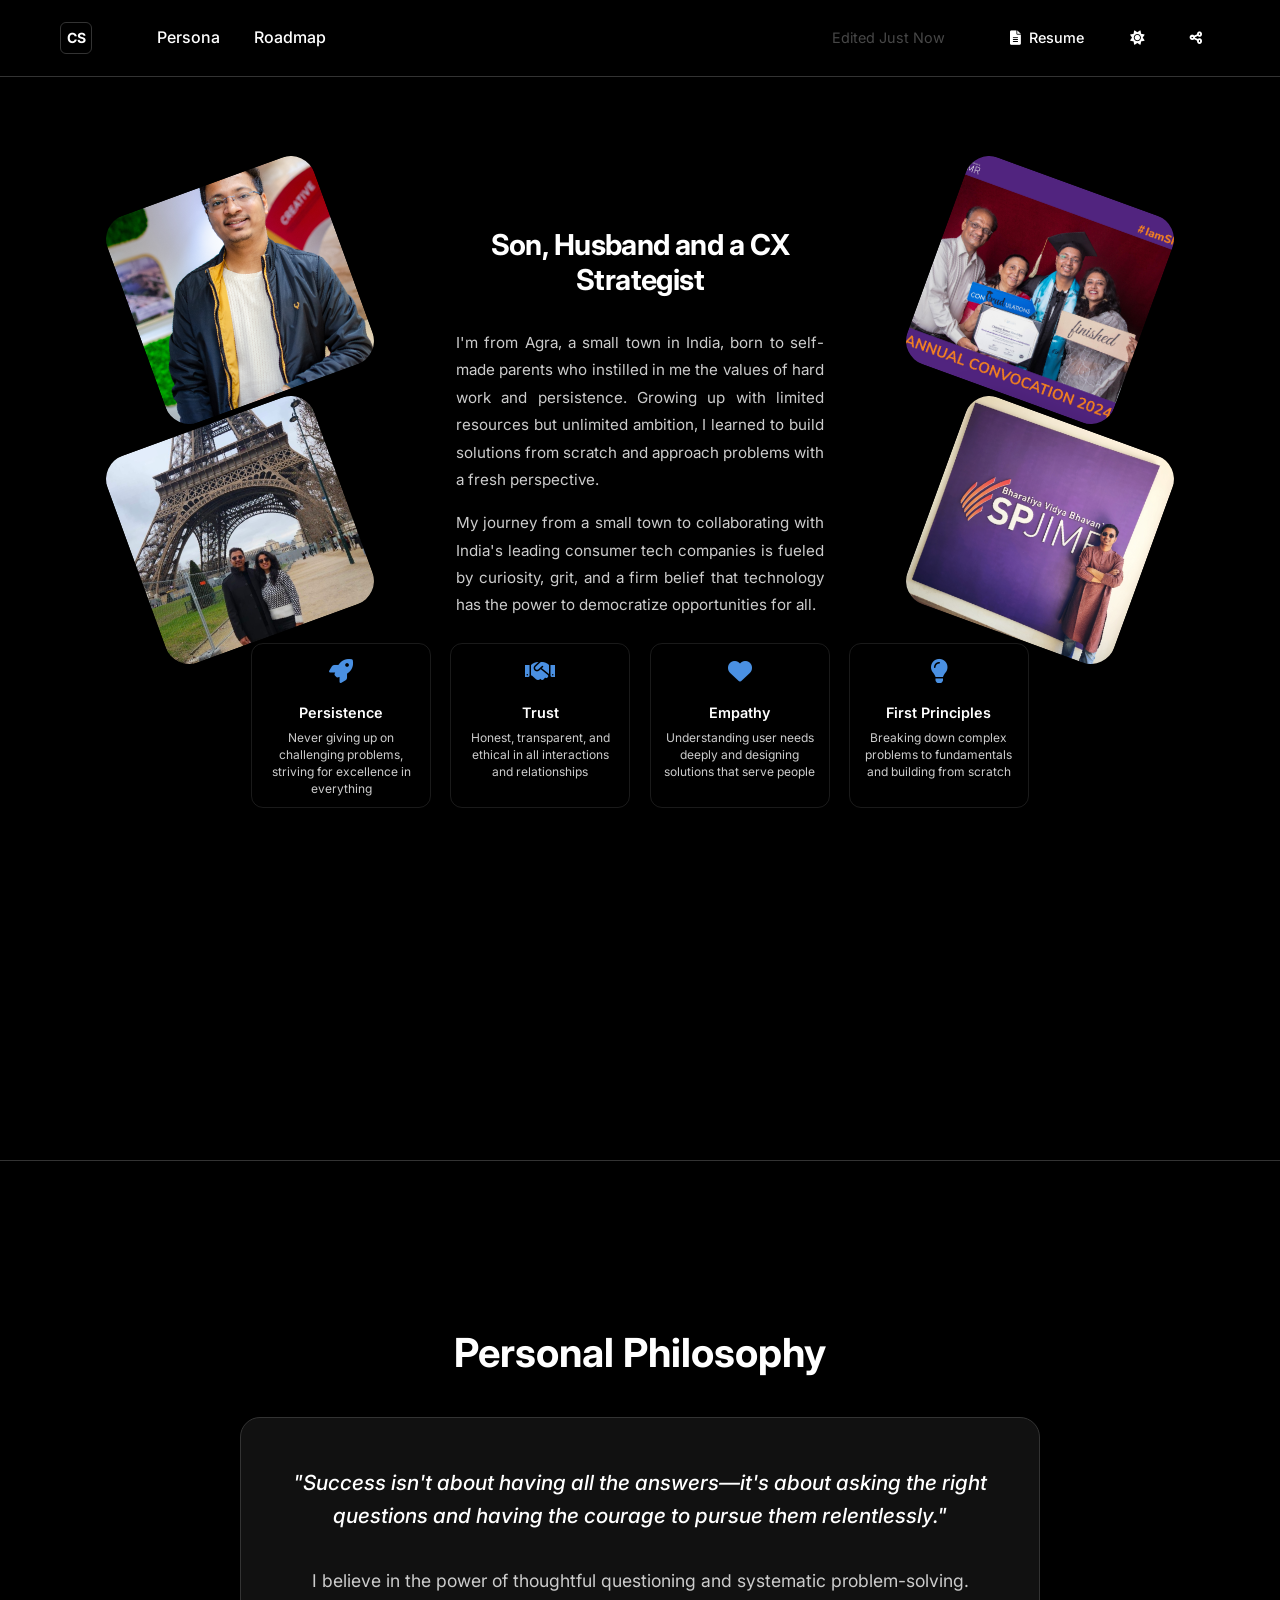
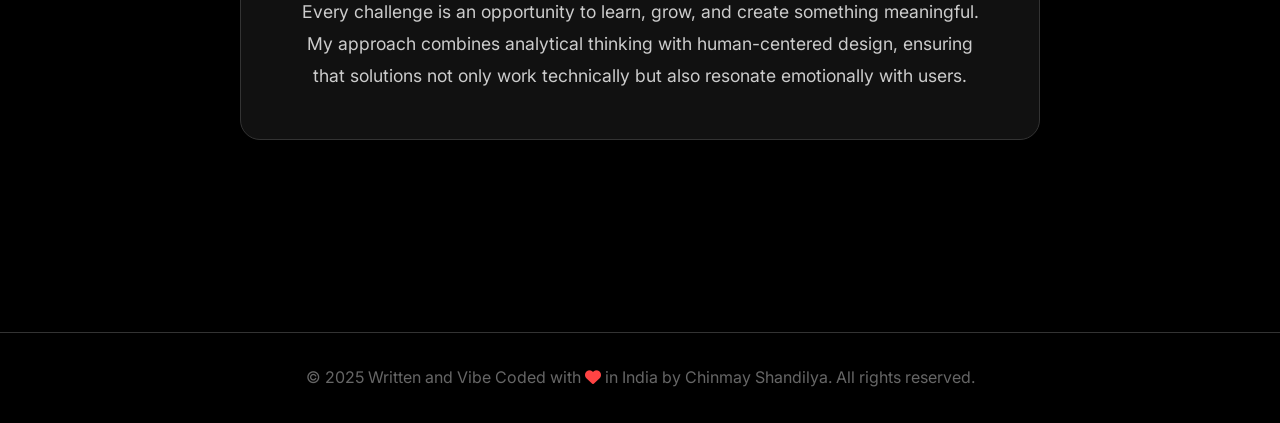
==== persona.html @ a5bec6a6 "Initial commit: portfolio site source (pschinmayshandilya.netlify.app) Snapshot of local files befor" ====
<!DOCTYPE html>
<html lang="en">
<head>
    <meta charset="UTF-8">
    <meta name="viewport" content="width=device-width, initial-scale=1.0">
    <title>Persona - Chinmay Shandilya</title>
    <link rel="stylesheet" href="styles.css">
    <link href="https://fonts.googleapis.com/css2?family=Inter:wght@300;400;500;600;700&display=swap" rel="stylesheet">
    <link rel="stylesheet" href="https://cdnjs.cloudflare.com/ajax/libs/font-awesome/6.0.0/css/all.min.css">
</head>
<body>
    <!-- Navigation -->
    <nav class="navbar">
        <div class="nav-container">
            <div class="nav-left">
                <div class="nav-logo">
                    <a href="index.html">CS</a>
                </div>
                <ul class="nav-menu">
                    <li class="nav-item">
                        <a href="persona.html" class="nav-link">Persona</a>
                    </li>
                    <li class="nav-item">
                        <a href="road-map.html" class="nav-link">Roadmap</a>
                    </li>
                </ul>
            </div>
            <div class="nav-right">
                <span class="edited-time">Edited Just Now</span>
                <a href="chinmay_resume_2025.pdf" class="nav-link resume-link" download>
                    <i class="fas fa-file-alt"></i>
                    Resume
                </a>
                <div class="theme-toggle">
                    <button class="theme-btn" id="themeToggle">
                        <i class="fas fa-sun" id="lightIcon"></i>
                        <i class="fas fa-moon" id="darkIcon"></i>
                    </button>
                </div>
                <div class="share-container">
                    <button class="share-btn" id="shareBtn">
                        <i class="fas fa-share-alt"></i>
                    </button>
                    <div class="share-dropdown" id="shareDropdown">
                        <a href="#" class="share-option" id="emailShare">
                            <i class="fas fa-envelope"></i>
                            Share via Email
                        </a>
                        <a href="#" class="share-option" id="whatsappShare">
                            <i class="fab fa-whatsapp"></i>
                            Share via WhatsApp
                        </a>
                        <a href="#" class="share-option" id="copyLink">
                            <i class="fas fa-link"></i>
                            Copy Link
                        </a>
                        </div>
                </div>
            </div>
            <div class="hamburger">
                <span class="bar"></span>
                <span class="bar"></span>
                <span class="bar"></span>
            </div>
        </div>
    </nav>

    <!-- Persona Hero Section -->
    <section class="hero persona-hero">
        <div class="hero-container">
            <!-- Left Side Images -->
            <div class="hero-images-left">
                <div class="hero-image">
                    <img src="DSC_3617.jpg" alt="Chinmay Shandilya - Professional Portrait" class="hero-img">
                </div>
                <div class="hero-image">
                    <img src="IMG-20240202-WA0004.jpg" alt="Chinmay Shandilya - Personal Moment" class="hero-img">
                </div>
            </div>
            
            <!-- Center Content -->
            <div class="hero-content">
                <h2 class="hero-title">Son, Husband and a CX Strategist</h2>
                
                <!-- Background and Origins moved to landing page -->
                <div class="hero-background">
                    <p>
                        I'm from Agra, a small town in India, born to self-made parents who instilled in me the values of hard work and persistence. Growing up with limited resources but unlimited ambition, I learned to build solutions from scratch and approach problems with a fresh perspective.
                    </p>
                    <p>
                        My journey from a small town to collaborating with India's leading consumer tech companies is fueled by curiosity, grit, and a firm belief that technology has the power to democratize opportunities for all.
                    </p>
                </div>

                <!-- Core Values at bottom of landing page -->
                <div class="hero-values">
                    <div class="values-grid">
                        <div class="value-item">
                            <div class="value-icon">
                                <i class="fas fa-rocket"></i>
                            </div>
                            <h4>Persistence</h4>
                            <p>Never giving up on challenging problems, striving for excellence in everything</p>
                        </div>
                        <div class="value-item">
                            <div class="value-icon">
                                <i class="fas fa-handshake"></i>
                            </div>
                            <h4>Trust</h4>
                            <p>Honest, transparent, and ethical in all interactions and relationships</p>
                        </div>
                        <div class="value-item">
                            <div class="value-icon">
                                <i class="fas fa-heart"></i>
                            </div>
                            <h4>Empathy</h4>
                            <p>Understanding user needs deeply and designing solutions that serve people</p>
                        </div>
                        <div class="value-item">
                            <div class="value-icon">
                                <i class="fas fa-lightbulb"></i>
                            </div>
                            <h4>First Principles</h4>
                            <p>Breaking down complex problems to fundamentals and building from scratch</p>
                        </div>
                    </div>
                </div>
            </div>
            
            <!-- Right Side Images -->
            <div class="hero-images-right">
                <div class="hero-image">
                    <img src="IMG-20240527-WA0018.jpg" alt="Chinmay Shandilya - Work Environment" class="hero-img">
                </div>
                <div class="hero-image">
                    <img src="Picsart_23-03-23_20-23-02-556.jpg" alt="Chinmay Shandilya - Creative Process" class="hero-img">
                </div>
            </div>
        </div>
    </section>

    <!-- Persona Content -->
    <section class="persona-page">
        <div class="container">
            <!-- Personal Philosophy Section -->
            <div class="persona-philosophy">
                <h2>Personal Philosophy</h2>
                <div class="philosophy-content">
                    <p class="philosophy-quote">
                        "Success isn't about having all the answers—it's about asking the right questions and having the courage to pursue them relentlessly."
                    </p>
                    <p>
                        I believe in the power of thoughtful questioning and systematic problem-solving. Every challenge is an opportunity to learn, grow, and create something meaningful. My approach combines analytical thinking with human-centered design, ensuring that solutions not only work technically but also resonate emotionally with users.
                    </p>
                </div>
            </div>
        </div>
    </section>

    <!-- Footer -->
    <footer class="footer">
        <div class="container">
            <p>&copy; 2025 Written and Vibe Coded with <i class="fas fa-heart"></i> in India by Chinmay Shandilya. All rights reserved.</p>
        </div>
    </footer>

    <script src="script.js"></script>
</body>
</html>
---- styles.css ----
/* Reset and Base Styles */
* {
    margin: 0;
    padding: 0;
    box-sizing: border-box;
    animation: none !important;
    transition: none !important;
    transform: none !important;
    will-change: auto !important;
}

html {
    scroll-behavior: auto;
    animation: none !important;
    transition: none !important;
    transform: none !important;
}

body {
    font-family: 'Inter', sans-serif;
    line-height: 1.6;
    color: #ffffff;
    background-color: #000000;
    scroll-behavior: auto;
    animation: none !important;
    transition: none !important;
    transform: none !important;
}

/* Ensure no animations on any persona elements */
.persona-page *,
.persona-hero * {
    animation: none !important;
    transition: none !important;
    transform: none !important;
    will-change: auto !important;
}

.container {
    max-width: 1200px;
    margin: 0 auto;
    padding: 0 20px;
}

/* Navigation */
.navbar {
    position: fixed;
    top: 0;
    width: 100%;
    background: rgba(0, 0, 0, 0.95);
    backdrop-filter: blur(10px);
    z-index: 1000;
    padding: 1rem 0;
    transition: all 0.3s ease;
    border-bottom: 1px solid #333;
}

.nav-container {
    max-width: 1200px;
    margin: 0 auto;
    padding: 0 20px;
    display: flex;
    justify-content: space-between;
    align-items: center;
}

.nav-left {
    display: flex;
    align-items: center;
    gap: 3rem;
}

.nav-right {
    display: flex;
    align-items: center;
    gap: 1rem;
}

/* Navigation Logo - Notion Style */
.nav-logo a {
    display: flex;
    align-items: center;
    justify-content: center;
    width: 32px;
    height: 32px;
    background: #000000;
    color: #ffffff;
    text-decoration: none;
    border-radius: 6px;
    font-weight: 700;
    font-size: 14px;
    font-family: 'Inter', sans-serif;
    transition: all 0.2s ease;
    border: 1px solid #333;
}

.nav-logo a:hover {
    background: #ffffff;
    color: #000000;
    border-color: #000000;
    transform: scale(1.05);
}

/* Ensure nav menu container doesn't cause movement */
.nav-menu {
    display: flex !important;
    align-items: center !important;
    gap: 0 !important;
    margin: 0 !important;
    padding: 0 !important;
    list-style: none !important;
    position: relative !important;
}

.nav-menu li {
    margin: 0 !important;
    padding: 0 !important;
    position: relative !important;
    display: inline-block !important;
}

/* Navigation links - exact same hover animation as resume/share buttons */
.nav-menu .nav-link {
    color: #ffffff !important;
    text-decoration: none !important;
    font-weight: 500 !important;
    transition: all 0.2s ease !important;
    animation: none !important;
    position: relative !important;
    display: inline-block !important;
    padding: 0.5rem 1rem !important;
    margin: 0 !important;
    transform: none !important;
    border-radius: 6px !important;
    background: transparent !important;
    border: 1px solid transparent !important;
}

.nav-menu .nav-link:hover {
    color: #4A90E2 !important;
    background: rgba(255, 255, 255, 0.1) !important;
    transform: none !important;
    border-radius: 6px !important;
    padding: 0.5rem 1rem !important;
    margin: 0 !important;
    text-shadow: none !important;
    font-weight: inherit !important;
    position: relative !important;
    display: inline-block !important;
    border-color: #4A90E2 !important;
    text-decoration: none !important;
}

.nav-menu .nav-link:hover::after {
    width: 0 !important;
}

/* Light theme nav links - exact same hover animation */
body.light-theme .nav-menu .nav-link {
    color: #000000 !important;
    background: transparent !important;
    border: 1px solid transparent !important;
    transition: all 0.2s ease !important;
    animation: none !important;
}

body.light-theme .nav-menu .nav-link:hover {
    color: #4A90E2 !important;
    background: rgba(0, 0, 0, 0.1) !important;
    transform: none !important;
    border-radius: 6px !important;
    padding: 0.5rem 1rem !important;
    margin: 0 !important;
    text-shadow: none !important;
    font-weight: inherit !important;
    transition: all 0.2s ease !important;
    animation: none !important;
    box-shadow: none !important;
    position: relative !important;
    display: inline-block !important;
    border-color: #4A90E2 !important;
    text-decoration: none !important;
}

.nav-link.active {
    color: #ffffff !important;
}

.nav-link::after {
    content: '';
    position: absolute;
    width: 0;
    height: 2px;
    bottom: -5px;
    left: 0;
    background-color: #ffffff;
    transition: width 0.3s ease;
}

.nav-link:hover::after,
.nav-link.active::after {
    width: 100%;
}

/* Resume link styles moved to consistent header styling section */

/* Share button styles moved to consistent header styling section */

.share-container {
    position: relative;
    display: inline-block;
}

.share-dropdown {
    position: absolute;
    top: 100%;
    right: 0;
    background: #1a1a1a;
    border: 1px solid #333;
    border-radius: 8px;
    box-shadow: 0 10px 30px rgba(0, 0, 0, 0.3);
    min-width: 200px;
    z-index: 1000;
    opacity: 0;
    visibility: hidden;
    transform: translateY(-10px);
    transition: all 0.2s ease;
    margin-top: 0.5rem;
}

.share-dropdown.show {
    opacity: 1;
    visibility: visible;
    transform: translateY(0);
}

.share-option {
    display: flex;
    align-items: center;
    gap: 0.75rem;
    padding: 0.75rem 1rem;
    color: #ffffff;
    text-decoration: none;
    transition: background-color 0.2s ease;
    border-bottom: 1px solid #333;
    font-family: 'Inter', sans-serif;
    font-size: 0.9rem;
}

.share-option:last-child {
    border-bottom: none;
}

.share-option:hover {
    background: #333;
    color: #4A90E2;
}

.share-option i {
    font-size: 1rem;
    width: 16px;
    text-align: center;
}

/* Responsive adjustments for share dropdown */
@media (max-width: 768px) {
    .share-dropdown {
        right: -50px;
        min-width: 180px;
    }
}

.hamburger {
    display: none;
    flex-direction: column;
    cursor: pointer;
}

.bar {
    width: 25px;
    height: 3px;
    background-color: #ffffff;
    margin: 3px 0;
    transition: 0.3s;
}

/* Hero Section */
.hero {
    min-height: 100vh;
    display: flex;
    align-items: center;
    background: #000000;
    color: white;
    padding-top: 80px;
}

.hero-container {
    max-width: 1200px;
    margin: 0 auto;
    padding: 0 20px;
    text-align: center;
}

.hero-title {
    font-size: 4rem;
    font-weight: 700;
    margin-bottom: 1rem;
    line-height: 1.2;
    color: #ffffff;
}

.highlight {
    color: #ffffff;
    border-bottom: 3px solid #ffffff;
}

.hero-subtitle {
    font-size: 1.5rem;
    font-weight: 500;
    margin-bottom: 1.5rem;
    color: #cccccc;
}

.hero-description {
    font-size: 1.1rem;
    margin-bottom: 2rem;
    color: #999999;
    line-height: 1.7;
    max-width: 600px;
    margin-left: auto;
    margin-right: auto;
}

.hero-buttons {
    display: flex;
    gap: 1rem;
    flex-wrap: wrap;
    justify-content: center;
}

.btn {
    padding: 12px 24px;
    border-radius: 0;
    text-decoration: none;
    font-weight: 600;
    transition: all 0.3s ease;
    display: inline-block;
    border: 2px solid #ffffff;
}

.btn-primary {
    background: #ffffff;
    color: #000000;
}

.btn-primary:hover {
    background: #000000;
    color: #ffffff;
    transform: translateY(-2px);
}

.btn-secondary {
    background: transparent;
    color: #ffffff;
    border: 2px solid #ffffff;
}

.btn-secondary:hover {
    background: #ffffff;
    color: #000000;
    transform: translateY(-2px);
}

/* Section Styles */
section {
    padding: 80px 0;
    border-bottom: 1px solid #333;
}

/* Persona Hero Section - Completely Redesigned with Simple Flexbox */
.persona-hero {
    min-height: 100vh;
    display: flex;
    align-items: flex-start;
    justify-content: center;
    padding-top: 100px;
    margin-top: 80px;
    position: relative;
    overflow: hidden;
    width: 100%;
}

.persona-hero .hero-container {
    display: flex;
    flex-direction: row;
    justify-content: space-between;
    align-items: flex-start;
    width: 100%;
    max-width: 900px;
    margin: 0 auto;
    padding: 0 20px;
    gap: 20px;
}

/* Left Images Container */
.hero-images-left {
    display: flex;
    flex-direction: column;
    gap: 20px;
    align-items: center;
    justify-content: flex-start;
    width: 250px;
    flex-shrink: 0;
}

/* Right Images Container */
.hero-images-right {
    display: flex;
    flex-direction: column;
    gap: 20px;
    align-items: center;
    justify-content: flex-start;
    width: 250px;
    flex-shrink: 0;
}

/* Individual Hero Images */
.hero-image {
    width: 250px;
    height: 250px;
    border-radius: 25px;
    overflow: hidden;
    box-shadow: 0 15px 40px rgba(0, 0, 0, 0.4);
    transition: none;
    position: relative;
    transform-origin: center center;
    flex-shrink: 0;
}

.hero-image:hover {
    transform: none;
    box-shadow: 0 15px 40px rgba(0, 0, 0, 0.4);
    z-index: 1;
}

/* Rotate left images counterclockwise (away from text) */
.hero-images-left .hero-image:nth-child(1) {
    transform: rotate(-20deg) !important;
}

.hero-images-left .hero-image:nth-child(2) {
    transform: rotate(-20deg) !important;
}

/* Rotate right images clockwise (away from text) */
.hero-images-right .hero-image:nth-child(1) {
    transform: rotate(20deg) !important;
}

.hero-images-right .hero-image:nth-child(2) {
    transform: rotate(20deg) !important;
}

.hero-img {
    width: 100%;
    height: 100%;
    object-fit: cover;
    transition: none;
}

.hero-image:hover .hero-img {
    transform: none;
}

/* Center Content */
.persona-hero .hero-content {
    text-align: center;
    z-index: 5;
    background: transparent;
    padding: 3rem 1rem 2rem 1rem;
    border-radius: 0;
    backdrop-filter: none;
    border: none;
    box-shadow: none;
    display: flex;
    flex-direction: column;
    justify-content: flex-start;
    min-height: 100vh;
    position: relative;
    flex: 1;
    max-width: 400px;
}

.persona-hero .hero-title {
    font-size: 1.8rem;
    font-weight: 700;
    color: #ffffff;
    margin-bottom: 2rem;
    font-family: 'Inter', sans-serif;
    line-height: 1.2;
    letter-spacing: -0.02em;
    animation: none !important;
    transition: none !important;
    transform: none !important;
    pointer-events: none;
    will-change: auto !important;
}

/* Force remove any keyframe animations */
.persona-hero .hero-title,
.persona-hero .hero-title * {
    animation: none !important;
    transition: none !important;
    transform: none !important;
    will-change: auto !important;
    opacity: 1 !important;
    visibility: visible !important;
    display: block !important;
}

/* Hero Background Section */
.hero-background {
    text-align: left;
    border-top: none;
    padding-top: 0;
    margin-top: 0;
    display: flex;
    flex-direction: column;
    gap: 1rem;
    margin-bottom: 1rem;
}

.hero-background h3 {
    font-size: 1.8rem;
    font-weight: 600;
    color: #ffffff;
    margin-bottom: 1.5rem;
    font-family: 'Inter', sans-serif;
    letter-spacing: -0.01em;
}

.hero-background p {
    font-size: 0.95rem;
    color: #cccccc;
    line-height: 1.8;
    margin-bottom: 0;
    font-family: 'Inter', sans-serif;
    text-align: justify;
    writing-mode: horizontal-tb;
    transform: none;
    max-height: none;
}

.hero-background p:last-child {
    margin-bottom: 0;
}

/* Hero Values Section */
.hero-values {
    margin-top: 0.5rem;
    text-align: center;
    padding-top: 0;
    position: relative;
    z-index: 10;
    width: 100%;
    max-width: 1000px;
    margin-left: auto;
    margin-right: auto;
}

.values-heading {
    font-size: 1.6rem;
    font-weight: 600;
    color: #ffffff;
    margin-bottom: 1rem;
    font-family: 'Inter', sans-serif;
    letter-spacing: -0.01em;
}

.hero-values .values-grid {
    display: flex;
    flex-direction: row;
    gap: 0.8rem;
    justify-content: center;
    align-items: stretch;
    flex-wrap: nowrap;
    width: 100%;
}

.hero-values .value-item {
    background: transparent;
    border: 1px solid rgba(255, 255, 255, 0.1);
    padding: 0.6rem;
    border-radius: 12px;
    transition: all 0.3s ease;
    position: relative;
    overflow: hidden;
    flex: 1;
    min-width: 220px;
    max-width: 280px;
    text-align: center;
}

.hero-values .value-item:hover {
    border-color: #4A90E2;
    background: rgba(74, 144, 226, 0.05);
}

.hero-values .value-icon {
    font-size: 1.5rem;
    color: #4A90E2;
    margin-bottom: 0.75rem;
}

.hero-values .value-item h4 {
    font-size: 0.9rem;
    font-weight: 600;
    color: #ffffff;
    margin-bottom: 0.5rem;
    font-family: 'Inter', sans-serif;
    line-height: 1.3;
}

.hero-values .value-item p {
    color: #cccccc;
    line-height: 1.4;
    font-size: 0.75rem;
    font-family: 'Inter', sans-serif;
    word-wrap: break-word;
    hyphens: auto;
}

/* Remove footer values section */
.values-footer {
    display: none;
}

/* Responsive Design for Persona Hero */
@media (max-width: 1400px) {
    .persona-hero .hero-container {
        grid-template-columns: 260px 1fr 260px;
        gap: 1.5rem;
        max-width: 1100px;
    }
    
    .hero-image {
        width: 220px;
        height: 220px;
    }
    
    .hero-images-left,
    .hero-images-right {
        width: 260px;
    }
    
    .hero-values .value-item {
        min-width: 180px;
        max-width: 220px;
    }
    
    .hero-values .values-grid {
        gap: 1.2rem;
    }
}

@media (max-width: 1200px) {
    .persona-hero .hero-container {
        grid-template-columns: 160px 1fr 160px;
        gap: 1rem;
        max-width: 700px;
    }
    
    .hero-image {
        width: 140px;
        height: 140px;
    }
    
    .hero-images-left,
    .hero-images-right {
        width: 160px;
    }
    
    .persona-hero .hero-title {
        font-size: 1.6rem;
    }
    
    .hero-values {
        margin-top: 5rem;
    }
    
    .hero-values .value-item {
        min-width: 160px;
        max-width: 200px;
    }
    
    .hero-values .values-grid {
        gap: 1rem;
    }
}

@media (max-width: 900px) {
    .persona-hero .hero-container {
        flex-direction: column;
        gap: 2rem;
        text-align: center;
        max-width: 700px;
    }
    
    .hero-images-left,
    .hero-images-right {
        flex-direction: row;
        justify-content: center;
        gap: 1.5rem;
        width: 100%;
        max-width: 700px;
    }
    
    .hero-images-left .hero-image:nth-child(1),
    .hero-images-left .hero-image:nth-child(2),
    .hero-images-right .hero-image:nth-child(1),
    .hero-images-right .hero-image:nth-child(2) {
        transform: none;
    }
    
    .hero-image {
        width: 250px;
        height: 250px;
    }
    
    .persona-hero .hero-content {
        order: -1;
        padding: 2rem 1rem;
        min-height: auto;
        max-width: 100%;
    }
    
    .persona-hero .hero-title {
        font-size: 1.5rem;
        animation: none !important;
        transition: none !important;
        transform: none !important;
        will-change: auto !important;
        opacity: 1 !important;
        visibility: visible !important;
        display: block !important;
    }
    
    .hero-background h3 {
        font-size: 1.6rem;
        text-align: center;
    }
    
    .hero-background p {
        text-align: center;
    }
    
    .hero-background {
        margin-bottom: 3rem;
    }
    
    .hero-values {
        margin-top: 4rem;
        padding: 0 1rem;
    }
    
    .hero-values .values-grid {
        flex-direction: column;
        gap: 1.5rem;
        align-items: center;
    }
    
    .hero-values .value-item {
        min-width: 100%;
        max-width: 100%;
    }
}

@media (max-width: 600px) {
    .persona-hero .hero-container {
        padding: 0 10px;
    }
    
    .hero-image {
        width: 220px;
        height: 220px;
    }
    
    .persona-hero .hero-content {
        padding: 1.5rem 1rem;
    }
    
    .persona-hero .hero-title {
        font-size: 1.4rem;
        animation: none !important;
        transition: none !important;
        transform: none !important;
        will-change: auto !important;
        opacity: 1 !important;
        visibility: visible !important;
        display: block !important;
    }
    
    .hero-background h3 {
        font-size: 1.4rem;
    }
    
    .hero-background p {
        font-size: 1rem;
    }
    
    .hero-background {
        margin-bottom: 2rem;
    }
    
    .hero-values {
        margin-top: 3rem;
        padding: 0 0.5rem;
    }
    
    .hero-values .value-item {
        padding: 1rem;
        min-width: 100%;
        max-width: 100%;
    }
    
    .hero-values .value-item h4 {
        font-size: 0.85rem;
    }
    
    .hero-values .value-item p {
        font-size: 0.7rem;
    }
}

/* Persona Page Styles - Redesigned with Integrated Images */
.persona-page {
    padding: 4rem 0;
    background: #000000;
    margin-top: 2rem;
    border-top: none;
    border-bottom: none;
    margin-bottom: 4rem;
}

.persona-image-section {
    margin: 3rem 0;
    text-align: center;
}

.persona-image {
    max-width: 600px;
    margin: 0 auto;
    border-radius: 20px;
    overflow: hidden;
    box-shadow: 0 20px 40px rgba(0, 0, 0, 0.3);
    transition: transform 0.3s ease, box-shadow 0.3s ease;
}

.persona-image:hover {
    transform: translateY(-10px);
    box-shadow: 0 30px 60px rgba(0, 0, 0, 0.4);
}

.persona-img {
    width: 100%;
    height: auto;
    display: block;
    object-fit: cover;
}

.persona-intro {
    margin: 4rem 0;
    text-align: center;
    max-width: 800px;
    margin-left: auto;
    margin-right: auto;
}

.persona-intro h2 {
    font-size: 2.5rem;
    font-weight: 700;
    color: #ffffff;
    margin-bottom: 2rem;
    font-family: 'Inter', sans-serif;
}

.persona-intro p {
    font-size: 1.1rem;
    color: #cccccc;
    line-height: 1.8;
    margin-bottom: 1.5rem;
    font-family: 'Inter', sans-serif;
}

.persona-values {
    margin: 4rem 0;
    text-align: center;
}

.persona-values h2 {
    font-size: 2.5rem;
    font-weight: 700;
    color: #ffffff;
    margin-bottom: 3rem;
    font-family: 'Inter', sans-serif;
}

.values-grid {
    display: grid;
    grid-template-columns: repeat(auto-fit, minmax(250px, 1fr));
    gap: 2rem;
    max-width: 1000px;
    margin: 0 auto;
}

.value-item {
    background: #111111;
    border: 1px solid #333;
    padding: 2rem;
    border-radius: 15px;
    transition: all 0.3s ease;
    position: relative;
    overflow: hidden;
}

.value-item::before {
    content: '';
    position: absolute;
    top: 0;
    left: 0;
    right: 0;
    height: 3px;
    background: linear-gradient(90deg, #4A90E2, #50C878, #9B59B6);
    transform: scaleX(0);
    transition: transform 0.3s ease;
}

.value-item:hover::before {
    transform: scaleX(1);
}

.value-item:hover {
    transform: translateY(-5px);
    border-color: #4A90E2;
    box-shadow: 0 10px 30px rgba(74, 144, 226, 0.2);
}

.value-icon {
    font-size: 2.5rem;
    color: #4A90E2;
    margin-bottom: 1.5rem;
}

.value-item h3 {
    font-size: 1.3rem;
    font-weight: 600;
    color: #ffffff;
    margin-bottom: 1rem;
    font-family: 'Inter', sans-serif;
}

.value-item p {
    color: #cccccc;
    line-height: 1.6;
    font-family: 'Inter', sans-serif;
}

.persona-approach {
    margin: 4rem 0;
    text-align: center;
}

.persona-approach h2 {
    font-size: 2.5rem;
    font-weight: 700;
    color: #ffffff;
    margin-bottom: 3rem;
    font-family: 'Inter', sans-serif;
}

.approach-content {
    display: grid;
    grid-template-columns: repeat(auto-fit, minmax(250px, 1fr));
    gap: 2rem;
    max-width: 1000px;
    margin: 0 auto;
}

.approach-step {
    background: #111111;
    border: 1px solid #333;
    padding: 2rem;
    border-radius: 15px;
    transition: all 0.3s ease;
    position: relative;
}

.approach-step:hover {
    transform: translateY(-5px);
    border-color: #4A90E2;
    box-shadow: 0 10px 30px rgba(74, 144, 226, 0.2);
}

.step-number {
    position: absolute;
    top: -15px;
    left: 20px;
    background: #4A90E2;
    color: #ffffff;
    width: 40px;
    height: 40px;
    border-radius: 50%;
    display: flex;
    align-items: center;
    justify-content: center;
    font-weight: 700;
    font-size: 1.1rem;
    font-family: 'Inter', sans-serif;
}

.step-content {
    margin-top: 1rem;
}

.step-content h3 {
    font-size: 1.3rem;
    font-weight: 600;
    color: #ffffff;
    margin-bottom: 1rem;
    font-family: 'Inter', sans-serif;
}

.step-content p {
    color: #cccccc;
    line-height: 1.6;
    font-family: 'Inter', sans-serif;
}

/* Personal Philosophy Section */
.persona-philosophy {
    margin: 4rem 0;
    text-align: center;
    max-width: 800px;
    margin-left: auto;
    margin-right: auto;
    animation: none !important;
    transition: none !important;
    transform: none !important;
    will-change: auto;
}

.persona-philosophy h2 {
    font-size: 2.5rem;
    font-weight: 700;
    color: #ffffff;
    margin-bottom: 2rem;
    font-family: 'Inter', sans-serif;
    animation: none !important;
    transition: none !important;
    transform: none !important;
    will-change: auto;
}

.philosophy-content {
    background: #111111;
    border: 1px solid #333;
    padding: 3rem;
    border-radius: 20px;
    position: relative;
    animation: none !important;
    transition: none !important;
    transform: none !important;
    will-change: auto;
}

/* Removed the decorative quotation mark */

.philosophy-quote {
    font-size: 1.3rem;
    color: #ffffff;
    font-style: italic;
    margin-bottom: 2rem;
    font-family: 'Inter', sans-serif;
    font-weight: 500;
    line-height: 1.6;
    animation: none !important;
    transition: none !important;
    transform: none !important;
    will-change: auto;
}

.philosophy-content p:last-child {
    color: #cccccc;
    line-height: 1.8;
    font-size: 1.1rem;
    font-family: 'Inter', sans-serif;
    animation: none !important;
    transition: none !important;
    transform: none !important;
    will-change: auto;
}

/* Responsive Design for Persona */
@media (max-width: 768px) {
    .persona-page {
        padding: 2rem 0;
    }
    
    .persona-image-section {
        margin: 2rem 0;
    }
    
    .persona-image {
        max-width: 100%;
        border-radius: 15px;
    }
    
    .persona-intro h2,
    .persona-values h2,
    .persona-approach h2,
    .persona-philosophy h2 {
        font-size: 2rem;
    }
    
    .values-grid,
    .approach-content {
        grid-template-columns: 1fr;
        gap: 1.5rem;
    }
    
    .value-item,
    .approach-step {
        padding: 1.5rem;
    }
    
    .philosophy-content {
        padding: 2rem;
    }
    
    .philosophy-quote {
        font-size: 1.1rem;
    }
}

/* Solution Space Page Styles */
.solution-page {
    background: #111111;
    padding: 80px 0;
}

.solution-intro {
    text-align: center;
    margin-bottom: 4rem;
}

.solution-intro h2 {
    font-size: 2.5rem;
    font-weight: 700;
    margin-bottom: 1.5rem;
    color: #ffffff;
}

.solution-intro p {
    font-size: 1.1rem;
    color: #cccccc;
    line-height: 1.8;
    max-width: 800px;
    margin: 0 auto;
}

.solution-areas {
    display: grid;
    grid-template-columns: repeat(auto-fit, minmax(400px, 1fr));
    gap: 2rem;
    margin-bottom: 4rem;
}

.solution-area {
    background: #000000;
    padding: 2rem;
    border: 1px solid #333;
    transition: all 0.3s ease;
}

.solution-area:hover {
    border-color: #ffffff;
    transform: translateY(-5px);
}

.area-header {
    display: flex;
    align-items: center;
    gap: 1rem;
    margin-bottom: 1.5rem;
}

.area-icon {
    font-size: 2rem;
    color: #ffffff;
}

.area-header h3 {
    font-size: 1.25rem;
    font-weight: 600;
    color: #ffffff;
}

.solution-area p {
    color: #cccccc;
    margin-bottom: 1.5rem;
    line-height: 1.6;
}

.area-services h4 {
    font-size: 1rem;
    font-weight: 600;
    color: #ffffff;
    margin-bottom: 1rem;
}

.area-services ul {
    list-style: none;
    padding: 0;
    margin-bottom: 1.5rem;
}

.area-services li {
    color: #cccccc;
    margin-bottom: 0.5rem;
    padding-left: 1rem;
    position: relative;
    line-height: 1.6;
}

.area-services li::before {
    content: '•';
    color: #ffffff;
    position: absolute;
    left: 0;
}

.area-technologies h4 {
    font-size: 1rem;
    font-weight: 600;
    color: #ffffff;
    margin-bottom: 1rem;
}

.tech-tags {
    display: flex;
    flex-wrap: wrap;
    gap: 0.5rem;
}

.tech-tags span {
    background: #333333;
    color: #ffffff;
    padding: 0.25rem 0.75rem;
    border-radius: 0;
    font-size: 0.8rem;
    font-weight: 500;
    border: 1px solid #555;
}

.solution-process {
    margin-bottom: 4rem;
}

.solution-process h2 {
    font-size: 2.5rem;
    font-weight: 700;
    text-align: center;
    margin-bottom: 3rem;
    color: #ffffff;
}

.process-steps {
    display: grid;
    grid-template-columns: repeat(auto-fit, minmax(200px, 1fr));
    gap: 2rem;
}

.process-step {
    background: #000000;
    padding: 2rem;
    border: 1px solid #333;
    text-align: center;
    transition: all 0.3s ease;
}

.process-step:hover {
    border-color: #ffffff;
    transform: translateY(-5px);
}

.step-icon {
    font-size: 2.5rem;
    color: #ffffff;
    margin-bottom: 1rem;
}

.process-step h3 {
    font-size: 1.25rem;
    font-weight: 600;
    margin-bottom: 1rem;
    color: #ffffff;
}

.process-step p {
    color: #cccccc;
    line-height: 1.6;
}

/* Road Map Page Styles */
.roadmap-page {
    background: #000000;
    padding: 80px 0;
    position: relative;
    z-index: 1;
    transform: none !important;
}

/* Office Work Card Styling */
.office-work-card {
    opacity: 0.6 !important;
    filter: grayscale(30%) !important;
    transition: all 0.3s ease !important;
    background: rgba(17, 17, 17, 0.8) !important;
}

.office-work-card:hover {
    opacity: 0.8 !important;
    filter: grayscale(20%) !important;
}

.office-work-header {
    display: flex !important;
    align-items: center !important;
    gap: 8px !important;
    margin-bottom: 8px !important;
    line-height: 1 !important;
}

.office-work-header h3 {
    margin: 0 !important;
    padding: 0 !important;
    line-height: 1 !important;
}

.mmt-icon {
    width: 14px !important;
    height: 14px !important;
    object-fit: contain !important;
    border-radius: 2px !important;
    flex-shrink: 0 !important;
    display: block !important;
}

.lock-icon {
    color: #666 !important;
    font-size: 16px !important;
}

/* Light theme office work card */
body.light-theme .office-work-card {
    background: rgba(255, 255, 255, 0.1) !important;
    border-color: rgba(255, 255, 255, 0.2) !important;
}

/* Light theme drag handle */
body.light-theme .drag-handle {
    color: rgba(0, 0, 0, 0.4) !important;
}

body.light-theme .drag-handle:hover {
    color: rgba(0, 0, 0, 0.7) !important;
}

/* Light theme achievement numbers - make them bolder and more prominent */
body.light-theme .achievement {
    font-weight: 700 !important;
    text-shadow: 0 0 1px rgba(0, 0, 0, 0.1) !important;
}

/* Light theme personal philosophy section */
body.light-theme .persona-philosophy h2 {
    color: #000000 !important;
}

body.light-theme .persona-philosophy p {
    background: #f5f5f5 !important;
    padding: 15px !important;
    border-radius: 6px !important;
    color: #000000 !important;
}

body.light-theme .philosophy-quote {
    color: #2E7D32 !important;
    border-left-color: #2E7D32 !important;
}

/* Ensure roadmap content is visible */
.roadmap-sections-container {
    opacity: 1 !important;
    visibility: visible !important;
}

.roadmap-section {
    opacity: 1 !important;
    visibility: visible !important;
}

.roadmap-item {
    opacity: 1 !important;
    visibility: visible !important;
}

.roadmap-intro {
    text-align: center;
    margin-bottom: 4rem;
}

.roadmap-intro h2 {
    font-size: 2.5rem;
    font-weight: 700;
    margin-bottom: 1.5rem;
    color: #ffffff;
}

.roadmap-intro p {
    font-size: 1.1rem;
    color: #cccccc;
    line-height: 1.8;
    max-width: 800px;
    margin: 0 auto;
}

/* Roadmap Sections Container */
.roadmap-sections-container {
    display: grid;
    grid-template-columns: repeat(3, 1fr);
    gap: 2rem;
    margin-top: 3rem;
}

/* Roadmap Sections */
.roadmap-section {
    margin-bottom: 0;
    padding: 2rem;
    border: 1px solid #333;
    background: #111111;
    border-radius: 20px;
    height: fit-content;
    position: relative;
    overflow: visible;
}

@keyframes pulse {
    0% {
        transform: scale(1);
        opacity: 1;
    }
    50% {
        transform: scale(1.3);
        opacity: 0.8;
    }
    100% {
        transform: scale(1);
        opacity: 1;
    }
}

.roadmap-section .section-title {
    display: flex !important;
    align-items: center !important;
    gap: 0 !important;
    font-size: 1rem !important;
    font-weight: 600 !important;
    margin-bottom: 2rem !important;
    text-align: left !important;
    justify-content: flex-start !important;
    font-family: 'Inter', sans-serif !important;
    text-transform: uppercase !important;
    letter-spacing: 0.5px !important;
    padding-left: 20px !important;
    position: relative !important;
    line-height: 1 !important;
}

.animated-dot {
    position: absolute !important;
    left: 0 !important;
    top: 50% !important;
    transform: translateY(-50%) !important;
    width: 12px !important;
    height: 12px !important;
    border-radius: 50% !important;
    animation: pulse 2s ease-in-out infinite !important;
    z-index: 10 !important;
    box-shadow: 0 0 10px currentColor !important;
    margin-top: 0 !important;
}

.section-label {
    margin-left: 15px !important;
    position: relative !important;
    z-index: 1 !important;
    line-height: 1 !important;
    display: inline-block !important;
    vertical-align: middle !important;
    margin-top: 0 !important;
}

.todo-section .section-title {
    color: #ff6b6b;
}

.todo-section .animated-dot {
    background-color: #ff6b6b !important;
    box-shadow: 0 0 20px #ff6b6b !important;
    color: #ff6b6b !important;
    animation: pulse 2s ease-in-out infinite !important;
    position: absolute !important;
    left: 0 !important;
    top: 50% !important;
    transform: translateY(-50%) !important;
}

.in-progress-section .section-title {
    color: #ffaa00;
}

.in-progress-section .animated-dot {
    background-color: #ffaa00 !important;
    box-shadow: 0 0 20px #ffaa00 !important;
    color: #ffaa00 !important;
    animation: pulse 2s ease-in-out infinite !important;
    position: absolute !important;
    left: 0 !important;
    top: 50% !important;
    transform: translateY(-50%) !important;
}

.shipped-section .section-title {
    color: #00ff00;
}

.shipped-section .animated-dot {
    background-color: #00ff00 !important;
    box-shadow: 0 0 20px #00ff00 !important;
    color: #00ff00 !important;
    animation: pulse 2s ease-in-out infinite !important;
    position: absolute !important;
    left: 0 !important;
    top: 50% !important;
    transform: translateY(-50%) !important;
}

@keyframes spin {
    0% { transform: rotate(0deg); }
    100% { transform: rotate(360deg); }
}



.roadmap-item {
    background: #111111;
    border: 1px solid #333;
    padding: 2rem;
    transition: all 0.3s ease;
    border-radius: 15px;
    margin-bottom: 1.5rem;
}

.roadmap-item:hover {
    transform: translateY(-5px);
    border-color: #ffffff;
    box-shadow: 0 10px 30px rgba(255, 255, 255, 0.1);
}

.roadmap-date {
    font-size: 1.1rem;
    font-weight: 600;
    color: #ffffff;
    padding: 0.75rem 1rem;
    background: #333333;
    text-align: center;
    border-radius: 10px;
    margin-bottom: 1.5rem;
    display: inline-block;
}

.roadmap-content {
    color: #cccccc !important;
    line-height: 1.6;
    opacity: 1 !important;
    visibility: visible !important;
}

.roadmap-content h3 {
    font-size: 1.5rem;
    font-weight: 600;
    color: #ffffff;
    margin-bottom: 1rem;
}

.roadmap-description {
    margin-bottom: 1.5rem;
    color: #cccccc !important;
    opacity: 1 !important;
    visibility: visible !important;
}

.roadmap-details h4 {
    font-size: 1.1rem;
    font-weight: 600;
    color: #ffffff;
    margin-bottom: 0.75rem;
}

.roadmap-details ul {
    margin-bottom: 1.5rem;
}

.roadmap-details li {
    margin-bottom: 0.5rem;
    color: #cccccc !important;
    position: relative;
    padding-left: 1.5rem;
    opacity: 1 !important;
    visibility: visible !important;
}

.roadmap-details li::before {
    content: "▸";
    position: absolute;
    left: 0;
    color: #ffffff;
    font-weight: bold;
}

.roadmap-milestones {
    margin-bottom: 4rem;
}

.roadmap-milestones h2 {
    font-size: 2.5rem;
    font-weight: 700;
    text-align: center;
    margin-bottom: 3rem;
    color: #ffffff;
}

.milestones-grid {
    display: grid;
    grid-template-columns: repeat(auto-fit, minmax(250px, 1fr));
    gap: 2rem;
}

.milestone-card {
    background: #111111;
    padding: 2rem;
    border: 1px solid #333;
    text-align: center;
    transition: all 0.3s ease;
}

.milestone-card:hover {
    border-color: #ffffff;
    transform: translateY(-5px);
}

.milestone-icon {
    font-size: 2.5rem;
    color: #ffffff;
    margin-bottom: 1rem;
}

.milestone-card h3 {
    font-size: 1.25rem;
    font-weight: 600;
    margin-bottom: 1rem;
    color: #ffffff;
}

.milestone-card p {
    color: #cccccc;
    line-height: 1.6;
}

.roadmap-skills {
    margin-bottom: 4rem;
}

.roadmap-skills h2 {
    font-size: 2.5rem;
    font-weight: 700;
    text-align: center;
    margin-bottom: 3rem;
    color: #ffffff;
}

.skills-timeline {
    display: grid;
    grid-template-columns: repeat(auto-fit, minmax(300px, 1fr));
    gap: 2rem;
}

.skill-category {
    background: #111111;
    padding: 2rem;
    border: 1px solid #333;
    transition: all 0.3s ease;
}

.skill-category:hover {
    border-color: #ffffff;
    transform: translateY(-5px);
}

.skill-category h3 {
    font-size: 1.25rem;
    font-weight: 600;
    margin-bottom: 1.5rem;
    color: #ffffff;
    text-align: center;
}

.skill-progression {
    display: flex;
    flex-direction: column;
    gap: 1rem;
}

.skill-level {
    display: flex;
    align-items: center;
    gap: 1rem;
}

.skill-name {
    color: #ffffff;
    font-weight: 500;
    min-width: 100px;
}

.skill-bar {
    flex: 1;
    height: 8px;
    background: #333;
    position: relative;
}

.skill-fill {
    height: 100%;
    background: #ffffff;
    transition: width 0.3s ease;
}

.roadmap-goals {
    margin-bottom: 4rem;
}

.roadmap-goals h2 {
    font-size: 2.5rem;
    font-weight: 700;
    text-align: center;
    margin-bottom: 3rem;
    color: #ffffff;
}

.goals-grid {
    display: grid;
    grid-template-columns: repeat(auto-fit, minmax(300px, 1fr));
    gap: 2rem;
}

.goal-card {
    background: #111111;
    padding: 2rem;
    border: 1px solid #333;
    transition: all 0.3s ease;
}

.goal-card:hover {
    border-color: #ffffff;
    transform: translateY(-5px);
}

.goal-card h3 {
    font-size: 1.25rem;
    font-weight: 600;
    margin-bottom: 1.5rem;
    color: #ffffff;
}

.goal-card ul {
    list-style: none;
    padding: 0;
}

.goal-card li {
    color: #cccccc;
    margin-bottom: 0.5rem;
    padding-left: 1rem;
    position: relative;
    line-height: 1.6;
}

.goal-card li::before {
    content: '•';
    color: #ffffff;
    position: absolute;
    left: 0;
}

/* Resume Section */
.resume {
    background: #111111;
}

.resume-content {
    max-width: 800px;
    margin: 0 auto;
    display: grid;
    grid-template-columns: 1fr 1fr;
    gap: 3rem;
    align-items: start;
}

.resume-download {
    text-align: center;
}

.resume-download h3 {
    font-size: 1.5rem;
    font-weight: 600;
    margin-bottom: 1rem;
    color: #ffffff;
}

.resume-download p {
    color: #cccccc;
    margin-bottom: 2rem;
    line-height: 1.6;
}

.resume-preview h3 {
    font-size: 1.5rem;
    font-weight: 600;
    margin-bottom: 1.5rem;
    color: #ffffff;
    text-align: center;
}

.resume-stats {
    display: flex;
    flex-direction: column;
    gap: 1rem;
}

.resume-stat {
    background: #000000;
    padding: 1.5rem;
    border: 1px solid #333;
    text-align: center;
    transition: all 0.3s ease;
}

.resume-stat:hover {
    border-color: #ffffff;
    transform: translateY(-3px);
}

.resume-stat h4 {
    font-size: 1.25rem;
    font-weight: 600;
    color: #ffffff;
    margin-bottom: 0.5rem;
}

.resume-stat p {
    color: #cccccc;
    margin: 0;
}

/* Why Portfolio Section */
.why-portfolio {
    background: #000000;
    position: relative;
    z-index: 1;
    transform: none !important;
}

.why-content {
    max-width: 800px;
    margin: 0 auto;
}

.why-content p {
    font-size: 1.1rem;
    margin-bottom: 1.5rem;
    color: #cccccc;
    line-height: 1.8;
}

.why-list {
    margin: 2rem 0;
    padding-left: 2rem;
}

.why-list li {
    font-size: 1.1rem;
    margin-bottom: 1rem;
    color: #cccccc;
    line-height: 1.6;
}

/* Table of Contents Section */
.table-of-contents {
    background: #111111;
}

.toc-content {
    max-width: 1000px;
    margin: 0 auto;
}

.toc-table {
    border: 1px solid #333;
    background: #000000;
}

.toc-header {
    display: grid;
    grid-template-columns: 1fr 2fr;
    background: #111111;
    border-bottom: 1px solid #333;
}

.toc-header .toc-field,
.toc-header .toc-description {
    padding: 1.5rem;
    font-weight: 600;
    color: #ffffff;
    font-size: 1.1rem;
}

.toc-row {
    display: grid;
    grid-template-columns: 1fr 2fr;
    border-bottom: 1px solid #333;
    transition: all 0.3s ease;
}

.toc-row:last-child {
    border-bottom: none;
}

.toc-row:hover {
    background: #111111;
}

.toc-field {
    padding: 1.5rem;
    font-weight: 600;
    color: #ffffff;
    border-right: 1px solid #333;
}

.toc-description {
    padding: 1.5rem;
    color: #cccccc;
    line-height: 1.6;
}

.toc-description .achievement {
    color: #1B5E20;
    font-weight: 600;
}

/* Why I Build Like This Section */
.why-build {
    padding: 5rem 0;
    background: #000000;
    border-bottom: none;
    margin-bottom: 4rem;
}

.why-build-content {
    margin-top: 3rem;
    max-width: 1000px;
    margin-left: auto;
    margin-right: auto;
    display: grid;
    grid-template-columns: 1fr 1fr;
    gap: 4rem;
    align-items: center;
}

.why-build-text p {
    font-size: 1.1rem;
    line-height: 1.8;
    color: #cccccc;
    text-align: left;
    font-weight: 400;
}

.why-build-image {
    display: flex;
    justify-content: center;
    align-items: center;
}

.builder-sketch {
    width: 100%;
    max-width: 300px;
    height: auto;
    border-radius: 8px;
    opacity: 0.95;
    transition: all 0.3s ease;
    background: transparent;
}

.builder-sketch:hover {
    opacity: 1;
    transform: scale(1.05);
}

/* My North Star Section */
.north-star {
    padding: 5rem 0;
    background: #000000;
    border-bottom: none;
    margin-bottom: 4rem;
}

.north-star-subtitle {
    font-size: 0.9rem;
    color: #888888;
    text-align: center;
    margin-top: 0.5rem;
    margin-bottom: 2rem;
    font-weight: 400;
    font-style: italic;
}

.north-star-content {
    margin-top: 3rem;
    max-width: 800px;
    margin-left: auto;
    margin-right: auto;
}

.north-star-content p {
    font-size: 1.1rem;
    line-height: 1.8;
    color: #cccccc;
    text-align: center;
    font-weight: 400;
}

/* About Section */
.about {
    background: #000000;
}

.about-content {
    max-width: 800px;
    margin: 0 auto;
}

.about-text p {
    font-size: 1.1rem;
    margin-bottom: 1.5rem;
    color: #cccccc;
    line-height: 1.8;
}

.about-stats {
    display: grid;
    grid-template-columns: repeat(auto-fit, minmax(150px, 1fr));
    gap: 2rem;
    margin-top: 3rem;
}

.stat {
    text-align: center;
    padding: 2rem;
    background: #111111;
    border: 1px solid #333;
    transition: transform 0.3s ease;
}

.stat:hover {
    transform: translateY(-5px);
    border-color: #ffffff;
}

.stat h3 {
    font-size: 2.5rem;
    font-weight: 700;
    color: #ffffff;
    margin-bottom: 0.5rem;
}

.stat p {
    color: #cccccc;
    font-weight: 500;
}

/* Skills Section */
.skills {
    background: #111111;
}

.skills-grid {
    display: grid;
    grid-template-columns: repeat(auto-fit, minmax(300px, 1fr));
    gap: 2rem;
}

.skill-category {
    background: #000000;
    padding: 2rem;
    border: 1px solid #333;
    transition: transform 0.3s ease;
}

.skill-category:hover {
    transform: translateY(-5px);
    border-color: #ffffff;
}

.skill-category h3 {
    font-size: 1.5rem;
    font-weight: 600;
    margin-bottom: 1.5rem;
    color: #ffffff;
    text-align: center;
}

.skill-items {
    display: flex;
    flex-wrap: wrap;
    gap: 0.75rem;
}

.skill-item {
    background: #333333;
    color: #ffffff;
    padding: 0.5rem 1rem;
    border-radius: 0;
    font-size: 0.9rem;
    font-weight: 500;
    transition: all 0.3s ease;
    border: 1px solid #555;
}

.skill-item:hover {
    background: #ffffff;
    color: #000000;
    transform: scale(1.05);
}

/* Projects Section */
.projects {
    padding: 5rem 0;
    background: #000000;
    border-bottom: none;
    margin-bottom: 4rem;
    position: relative;
    overflow: hidden;
}

.projects .section-title {
    margin-bottom: 3rem;
}

.solution-description {
    text-align: center;
    max-width: 800px;
    margin: 0 auto 3rem auto;
    font-size: 1.1rem;
    line-height: 1.6;
    color: #cccccc;
    font-style: italic;
}

.projects-container {
    position: relative;
    width: 100%;
    max-width: 1200px;
    margin: 0 auto;
    overflow: hidden;
    padding-bottom: 8rem;
}

.projects-grid {
    display: flex;
    gap: 2rem;
    margin-top: 3rem;
    overflow-x: auto;
    scroll-behavior: smooth;
    padding: 0 1rem;
    width: 100%;
    scrollbar-width: none; /* Firefox */
    -ms-overflow-style: none; /* IE and Edge */
}

.projects-grid::-webkit-scrollbar {
    display: none; /* Chrome, Safari, Opera */
}

.projects-grid .project-card {
    min-width: 350px;
    max-width: 350px;
    width: 350px;
    flex-shrink: 0;
    flex-grow: 0;
}

/* Individual project cards */
.project-card {
    background: rgba(255, 255, 255, 0.05);
    border: 1px solid rgba(255, 255, 255, 0.1);
    border-radius: 12px;
    padding: 1.5rem;
    transition: all 0.3s ease;
    backdrop-filter: blur(10px);
    position: relative;
    overflow: hidden;
}

.project-card:hover {
    transform: translateY(-5px);
    box-shadow: 0 20px 40px rgba(0, 0, 0, 0.3);
    border-color: rgba(255, 255, 255, 0.2);
}

.project-image {
    position: relative;
    margin-bottom: 1.5rem;
}

.project-placeholder {
    width: 100%;
    height: 200px;
    background: linear-gradient(135deg, #667eea 0%, #764ba2 100%);
    border-radius: 8px;
    display: flex;
    align-items: center;
    justify-content: center;
    font-size: 3rem;
    color: white;
}

.project-year {
    position: absolute;
    top: 15px;
    right: 15px;
    background: rgba(0, 0, 0, 0.8);
    color: white;
    padding: 0.3rem 0.8rem;
    border-radius: 20px;
    font-size: 0.8rem;
    font-weight: 600;
    letter-spacing: 0.5px;
    backdrop-filter: blur(10px);
    border: 1px solid rgba(255, 255, 255, 0.2);
    z-index: 10;
}

.project-content {
    padding: 1.5rem;
}

.project-content h3 {
    font-size: 1.25rem;
    font-weight: 600;
    margin-bottom: 1rem;
    color: #ffffff;
}

.project-content p {
    color: #cccccc;
    margin-bottom: 1.5rem;
    line-height: 1.6;
}

.project-tech {
    display: flex;
    flex-wrap: wrap;
    gap: 0.5rem;
    margin-bottom: 1.5rem;
}

.project-tech span {
    background: #333333;
    color: #ffffff;
    padding: 0.25rem 0.75rem;
    border-radius: 0;
    font-size: 0.8rem;
    font-weight: 500;
    border: 1px solid #555;
}

.project-links {
    display: flex;
    gap: 1rem;
}

.project-link {
    color: #ffffff;
    text-decoration: none;
    font-weight: 500;
    font-size: 0.9rem;
    transition: color 0.3s ease;
}

.project-link:hover {
    color: #cccccc;
}

/* Experience Section */
.experience {
    background: #111111;
}

.timeline {
    max-width: 800px;
    margin: 0 auto;
    position: relative;
}

.timeline::before {
    content: '';
    position: absolute;
    left: 50%;
    top: 0;
    bottom: 0;
    width: 2px;
    background: #333;
    transform: translateX(-50%);
}

.timeline-item {
    position: relative;
    margin-bottom: 3rem;
    display: flex;
    align-items: center;
}

.timeline-item:nth-child(odd) {
    flex-direction: row;
}

.timeline-item:nth-child(even) {
    flex-direction: row-reverse;
}

.timeline-date {
    background: #000000;
    color: #ffffff;
    padding: 0.5rem 1rem;
    border: 1px solid #333;
    font-weight: 600;
    min-width: 120px;
    text-align: center;
}

.timeline-content {
    background: #000000;
    padding: 1.5rem;
    border: 1px solid #333;
    margin: 0 2rem;
    flex: 1;
}

.timeline-content h3 {
    color: #ffffff;
    margin-bottom: 0.5rem;
    font-size: 1.1rem;
}

.timeline-content p {
    color: #cccccc;
    line-height: 1.6;
}

/* Contact Section */
.contact {
    background: #000000;
    padding: 5rem 0;
    border-top: 1px solid #333;
    padding-top: 3rem;
    margin-top: 2rem;
}

.contact-content {
    max-width: 600px;
    margin: 0 auto;
    text-align: center;
}

.contact-hand-icon {
    font-size: 3rem;
    text-align: center;
    margin-bottom: 1rem;
    display: flex;
    justify-content: center;
    align-items: center;
}

.contact-info h3 {
    font-size: 2.5rem;
    font-weight: 700;
    margin-bottom: 1rem;
    color: #ffffff;
}

.contact-info p {
    font-size: 1.1rem;
    color: #cccccc;
    margin-bottom: 1rem;
    line-height: 1.8;
    max-width: 500px;
    margin-left: auto;
    margin-right: auto;
}

.contact-details {
    display: flex;
    flex-direction: column;
    gap: 1rem;
    margin-bottom: 3rem;
    max-width: 400px;
    margin-left: auto;
    margin-right: auto;
}

.contact-row {
    display: flex;
    justify-content: space-between;
    align-items: center;
    padding: 0.75rem 0;
    border-bottom: 1px solid #333;
}

.contact-row:last-child {
    border-bottom: none;
}

.contact-item-left {
    display: flex;
    align-items: center;
    gap: 0.75rem;
}

.contact-item-right {
    display: flex;
    align-items: center;
    gap: 0.5rem;
}

.contact-icon {
    color: #ffffff;
    font-size: 1rem;
    width: 16px;
    text-align: center;
}

.contact-label {
    font-weight: 600;
    color: #ffffff;
    font-size: 1rem;
    min-width: 80px;
}

.contact-value {
    color: #cccccc;
    text-decoration: none;
    font-size: 1rem;
    transition: color 0.3s ease;
}

.contact-value:hover {
    color: #0066cc;
}

.clickable-arrow {
    color: #666666;
    font-size: 0.8rem;
    transform: rotate(30deg) !important;
    transition: all 0.3s ease;
    display: inline-block;
}

.contact-row:hover .clickable-arrow {
    color: #0066cc;
    transform: rotate(30deg) scale(1.1) !important;
}

.social-links {
    display: flex;
    justify-content: center;
    gap: 2rem;
}

.social-link {
    display: flex;
    align-items: center;
    justify-content: center;
    width: 60px;
    height: 60px;
    background: transparent;
    color: #ffffff;
    border: 2px solid #ffffff;
    text-decoration: none;
    font-size: 1.5rem;
    transition: all 0.3s ease;
}

.social-link:hover {
    background: #ffffff;
    color: #000000;
    transform: translateY(-5px);
}

/* Footer */
.footer {
    background: #000000;
    color: #666666;
    text-align: center;
    padding: 2rem 0;
    border-top: 1px solid #333;
}

/* Responsive Design */
@media (max-width: 768px) {
    .nav-left {
        gap: 1rem;
    }
    
    .nav-menu {
        position: fixed;
        left: -100%;
        top: 70px;
        flex-direction: column;
        background-color: #000000;
        width: 100%;
        text-align: center;
        transition: 0.3s;
        border-top: 1px solid #333;
        padding: 2rem 0;
    }

    .nav-menu.active {
        left: 0;
    }

    .hamburger {
        display: flex;
    }

    .hamburger.active .bar:nth-child(2) {
        opacity: 0;
    }

    .hamburger.active .bar:nth-child(1) {
        transform: translateY(8px) rotate(45deg);
    }

    .hamburger.active .bar:nth-child(3) {
        transform: translateY(-8px) rotate(-45deg);
    }

    .hero-title {
        font-size: 2.5rem;
    }

    .section-title {
        font-size: 2rem;
    }

    .persona-traits {
        grid-template-columns: 1fr;
    }

    .solution-areas {
        grid-template-columns: 1fr;
    }

    .roadmap-sections-container {
        grid-template-columns: 1fr;
        gap: 2rem;
    }

    .roadmap-section {
        padding: 1.5rem;
        border-radius: 15px;
        overflow: visible;
    }

    .roadmap-section::before {
        left: -12px;
        top: 50%;
        transform: translateY(-50%);
        width: 10px;
        height: 10px;
    }

    .roadmap-section .section-title {
        font-size: 1.5rem;
        flex-direction: row;
        gap: 0;
        padding-left: 1.5rem;
        align-items: center;
        line-height: 1;
    }

    .roadmap-section .section-title::before {
        display: none;
    }

    .section-description {
        font-size: 0.85rem;
        margin-bottom: 1.5rem;
    }

    .roadmap-headline {
        margin-bottom: 3rem;
        padding-top: 1rem;
    }

    .roadmap-title {
        font-size: 2.5rem;
    }

    .roadmap-subtitle {
        font-size: 1rem;
        max-width: 500px;
        white-space: nowrap;
        overflow: hidden;
        text-overflow: ellipsis;
    }

    .card-tag {
        top: 0.75rem;
        right: 0.75rem;
        font-size: 0.7rem;
        padding: 0.2rem 0.6rem;
    }

    .card-date {
        bottom: 0.75rem;
        right: 0.75rem;
        font-size: 0.75rem;
    }

    .roadmap-cards {
        gap: 0.75rem;
    }

    .roadmap-card {
        padding: 1.25rem;
    }

    .roadmap-card h3 {
        font-size: 1.1rem;
    }

    .roadmap-card p {
        font-size: 0.85rem;
    }

    .roadmap-item {
        padding: 1.5rem;
        border-radius: 12px;
    }

    .milestones-grid {
        grid-template-columns: 1fr;
    }

    .skills-timeline {
        grid-template-columns: 1fr;
    }

    .goals-grid {
        grid-template-columns: 1fr;
    }

    .toc-table {
        overflow-x: auto;
    }

    .toc-header,
    .toc-row {
        grid-template-columns: 1fr;
        min-width: 600px;
    }

    .toc-field {
        border-right: none;
        border-bottom: 1px solid #333;
    }

    .toc-row:last-child .toc-field {
        border-bottom: none;
    }

    .contact-details {
        align-items: center;
    }

    .contact-item {
        flex-direction: column;
        text-align: center;
    }

    .timeline::before {
        left: 20px;
    }

    .timeline-item {
        flex-direction: column !important;
        align-items: flex-start;
        padding-left: 50px;
    }

    .timeline-date {
        margin-bottom: 1rem;
    }

    .timeline-content {
        margin: 0;
        width: 100%;
    }

    .why-build-content {
        grid-template-columns: 1fr;
        gap: 2rem;
        text-align: center;
    }

    .why-build-text p {
        text-align: center;
    }

    .builder-sketch {
        max-width: 300px;
    }
}

@media (max-width: 480px) {
    .hero-title {
        font-size: 2rem;
    }

    .hero-subtitle {
        font-size: 1.25rem;
    }

    .btn {
        padding: 10px 20px;
        font-size: 0.9rem;
    }

    .skill-category {
        padding: 1.5rem;
    }

    .project-card {
        margin: 0 10px;
    }
}

/* Animations */
@keyframes fadeInUp {
    from {
        opacity: 0;
        transform: translateY(30px);
    }
    to {
        opacity: 1;
        transform: translateY(0);
    }
}

.fade-in-up {
    animation: fadeInUp 0.6s ease-out;
}

/* Smooth scrolling for anchor links */
html {
    scroll-padding-top: 80px;
}

/* Ensure why-portfolio section stays in place */
.why-portfolio {
    position: relative;
    z-index: 1;
} 

/* Roadmap Cards */
.roadmap-cards {
    display: flex;
    flex-direction: column;
    gap: 1rem;
    margin-top: 2rem;
}

.roadmap-card {
    background: #111111;
    border: 1px solid #333;
    padding: 1.5rem;
    border-radius: 15px;
    transition: all 0.3s ease;
    height: fit-content;
    position: relative;
    padding-bottom: 2rem;
    cursor: grab;
}

.roadmap-card:active {
    cursor: grabbing;
}

.roadmap-card.dragging {
    opacity: 0.5;
    transform: rotate(5deg);
    z-index: 1000;
}

.roadmap-card:hover {
    transform: translateY(-5px);
    border-color: #ffffff;
    box-shadow: 0 10px 30px rgba(255, 255, 255, 0.1);
}

.roadmap-card h3 {
    font-size: 1rem;
    font-weight: 600;
    color: #ffffff;
    margin-bottom: 0.75rem;
    font-family: 'Inter', sans-serif;
}

.roadmap-card p {
    color: #cccccc;
    font-size: 0.9rem;
    line-height: 1.5;
    margin-bottom: 1rem;
    font-family: 'Inter', sans-serif;
}

.card-tags {
    display: flex;
    flex-wrap: wrap;
    gap: 0.5rem;
}

.card-tags span {
    background: #333333;
    color: #ffffff;
    padding: 0.25rem 0.75rem;
    border-radius: 20px;
    font-size: 0.8rem;
    font-weight: 500;
    font-family: 'Inter', sans-serif;
} 

/* Roadmap Headline */
.roadmap-headline {
    text-align: center;
    margin-bottom: 4rem;
    padding-top: 2rem;
}

.roadmap-title {
    font-size: 3rem;
    font-weight: 700;
    color: #ffffff;
    margin-bottom: 1rem;
    font-family: 'Inter', sans-serif;
}

/* Roadmap Section Descriptions */ 

/* Roadmap Section Descriptions */
.section-description {
    font-size: 0.9rem;
    color: #cccccc;
    text-align: center;
    margin-bottom: 2rem;
    font-family: 'Inter', sans-serif;
    font-style: italic;
}

/* Card Tags - Updated */
.card-tag {
    position: absolute;
    top: 0.75rem;
    right: 0.75rem;
    background: #1a1a1a;
    color: #ffffff;
    padding: 0.2rem 0.5rem;
    border-radius: 12px;
    font-size: 0.6rem;
    font-weight: 500;
    font-family: 'Inter', sans-serif;
    text-transform: uppercase;
    letter-spacing: 0.3px;
    border: 1px solid;
    max-width: 80px;
    text-align: center;
    overflow: hidden;
    text-overflow: ellipsis;
    white-space: nowrap;
}

/* Drag Handle Styles */
.drag-handle {
    position: absolute;
    bottom: 8px;
    right: 16px;
    color: rgba(255, 255, 255, 0.4);
    font-size: 14px;
    cursor: grab;
    transition: color 0.3s ease;
}

.drag-handle:hover {
    color: rgba(255, 255, 255, 0.7);
}

.drag-handle:active {
    cursor: grabbing;
}

.card-tag.life {
    color: #64B5F6;
    border-color: #64B5F6;
    background: rgba(100, 181, 246, 0.1);
}

.card-tag.work {
    color: #81C784;
    border-color: #81C784;
    background: rgba(129, 199, 132, 0.1);
}

.card-tag.learning {
    color: #BA68C8;
    border-color: #BA68C8;
    background: rgba(186, 104, 200, 0.1);
}

/* Card Dates */
.card-date {
    position: absolute;
    bottom: 1rem;
    right: 1rem;
    font-size: 0.8rem;
    color: #cccccc;
    font-family: 'Inter', sans-serif;
    font-weight: 500;
} 

/* Comments Section - JIRA Style but Black */
.comments-section {
    margin-top: 4rem;
    padding: 2rem;
    border: 1px solid #333;
    background: #000000;
    border-radius: 8px;
    box-shadow: 0 1px 3px rgba(255, 255, 255, 0.1);
}

.comments-header h3 {
    font-size: 1.1rem;
    color: #ffffff;
    text-align: center;
    margin-bottom: 2rem;
    font-family: 'Inter', sans-serif;
    font-weight: 500;
    line-height: 1.6;
}

.comments-form {
    margin-bottom: 2rem;
}

.comments-form textarea {
    width: 100%;
    background: #1a1a1a;
    border: 2px solid #333;
    border-radius: 6px;
    padding: 1rem;
    color: #ffffff;
    font-family: 'Inter', sans-serif;
    font-size: 0.9rem;
    resize: vertical;
    margin-bottom: 1rem;
    transition: border-color 0.2s ease;
}

.comments-form textarea:focus {
    outline: none;
    border-color: #4A90E2;
    background: #1a1a1a;
}

.submit-btn {
    background: #4A90E2;
    color: #ffffff;
    border: none;
    padding: 0.75rem 1.5rem;
    border-radius: 6px;
    font-family: 'Inter', sans-serif;
    font-size: 0.9rem;
    font-weight: 500;
    cursor: pointer;
    transition: all 0.2s ease;
    display: flex;
    align-items: center;
    gap: 0.5rem;
    box-shadow: 0 1px 2px rgba(0, 0, 0, 0.3);
}

.submit-btn:hover {
    background: #357ABD;
    transform: translateY(-1px);
    box-shadow: 0 2px 4px rgba(0, 0, 0, 0.4);
}

.submit-btn:active {
    transform: translateY(0);
    box-shadow: 0 1px 2px rgba(0, 0, 0, 0.3);
}

.comments-list {
    display: flex;
    flex-direction: column;
    gap: 1rem;
}

.comment-item {
    background: #1a1a1a;
    border: 1px solid #333;
    border-radius: 6px;
    padding: 1rem;
    transition: background-color 0.2s ease;
}

.comment-item:hover {
    background: #2a2a2a;
}

.comment-content p {
    color: #ffffff;
    font-size: 0.9rem;
    line-height: 1.5;
    margin-bottom: 0.5rem;
    font-family: 'Inter', sans-serif;
}

.comment-timestamp {
    color: #cccccc;
    font-size: 0.75rem;
    font-family: 'Inter', sans-serif;
    font-weight: 500;
}

/* Responsive adjustments for comments */
@media (max-width: 768px) {
    .comments-section {
        padding: 1.5rem;
        margin-top: 3rem;
    }
    
    .comments-header h3 {
        font-size: 1rem;
    }
    
    .submit-btn {
        width: 100%;
        justify-content: center;
    }
} 

/* Centered Section Titles */
.centered-title {
    text-align: center !important;
    margin-left: auto !important;
    margin-right: auto !important;
} 

/* Section spacing and borders */
.why-portfolio,
.table-of-contents,
.why-build,
.north-star,
.projects,
.persona-page,
.persona-philosophy {
    border-top: none;
    border-bottom: none;
    margin-bottom: 4rem;
}

/* Keep only the line above Contact section */
.contact {
    border-top: 1px solid #333;
    padding-top: 3rem;
    margin-top: 2rem;
}

/* Table of Contents spacing */
.table-of-contents {
    margin-top: 5rem;
}

.table-of-contents .toc-content {
    margin-top: 2rem;
}

/* Why Portfolio spacing */
.why-portfolio {
    margin-top: 5rem;
}

.why-portfolio .why-content {
    margin-top: 2rem;
}

/* Contact arrow rotation - ensure it's visible */
.clickable-arrow {
    color: #666666;
    font-size: 0.8rem;
    transform: rotate(30deg) !important;
    transition: transform 0.2s ease;
    display: inline-block;
}

.clickable-arrow:hover {
    transform: rotate(30deg) scale(1.1) !important;
    color: #4A90E2;
}

/* Footer heart icon - red color */
.footer i.fa-heart {
    color: #ff4444 !important;
    animation: heartbeat 2s infinite;
}

@keyframes heartbeat {
    0%, 100% { transform: scale(1); }
    50% { transform: scale(1.1); }
} 

/* Edited Time Text */
.edited-time {
    color: #666666;
    font-size: 0.8rem;
    font-family: 'Inter', sans-serif;
    font-weight: 400;
    opacity: 0.7;
    margin-right: 1rem;
    white-space: nowrap;
}

/* Theme Toggle Button */
.theme-toggle {
    margin-right: 1rem;
}

.theme-btn {
    background: transparent;
    border: 1px solid #333;
    color: #ffffff;
    padding: 0.5rem;
    border-radius: 6px;
    cursor: pointer;
    transition: all 0.2s ease;
    display: flex;
    align-items: center;
    justify-content: center;
    width: 40px;
    height: 40px;
    font-size: 1rem;
}

.theme-btn:hover {
    background: #333;
    border-color: #4A90E2;
}

/* Theme Icons */
#lightIcon {
    display: block;
}

#darkIcon {
    display: none;
}

/* Light Theme Styles - Fixed text visibility */
body.light-theme {
    background: #ffffff;
    color: #000000;
}

body.light-theme .navbar {
    background: #ffffff !important;
    border-bottom: 1px solid #e0e0e0 !important;
}

body.light-theme .navbar.scrolled {
    background: #ffffff !important;
    border-bottom: 1px solid #e0e0e0 !important;
}

body.light-theme .nav-link {
    color: #000000 !important;
    transition: none !important;
    animation: none !important;
}

body.light-theme .nav-link:hover {
    color: #000000 !important;
    background: none !important;
    transform: none !important;
    border-radius: 0 !important;
    padding: 0.5rem 1rem !important;
    margin: 0 !important;
    text-shadow: none !important;
    font-weight: inherit !important;
}

body.light-theme .nav-link:hover::after {
    width: 0 !important;
}

body.light-theme .resume-link {
    color: #000000 !important;
    border-color: #e0e0e0 !important;
}

body.light-theme .resume-link:hover {
    background: rgba(0, 0, 0, 0.1) !important;
    border-color: #4A90E2 !important;
    color: #4A90E2 !important;
}

body.light-theme .theme-btn {
    color: #000000;
    border-color: #e0e0e0;
}

body.light-theme .theme-btn:hover {
    background: rgba(0, 0, 0, 0.1);
    border-color: #4A90E2;
    color: #4A90E2;
}

body.light-theme .share-btn {
    color: #000000;
    border-color: #e0e0e0;
}

body.light-theme .share-btn:hover {
    background: rgba(0, 0, 0, 0.1);
    border-color: #4A90E2;
    color: #4A90E2;
}

body.light-theme .edited-time {
    color: #666666;
}

body.light-theme .edited-time:hover {
    background: rgba(0, 0, 0, 0.1);
}

body.light-theme .nav-logo a {
    background: #000000;
    color: #ffffff;
    border-color: #000000;
}

body.light-theme .nav-logo a:hover {
    background: #ffffff;
    color: #000000;
    border-color: #000000;
}

body.light-theme .hero {
    background: #ffffff;
    color: #000000;
}

body.light-theme .hero-title,
body.light-theme .hero-subtitle,
body.light-theme .hero-description {
    color: #000000;
}

body.light-theme .btn {
    background: #000000;
    color: #ffffff;
    border-color: #000000;
}

body.light-theme .btn:hover {
    background: #ffffff;
    color: #000000;
    border-color: #000000;
}

body.light-theme .btn-secondary {
    background: transparent;
    color: #000000;
    border: 2px solid #ffffff;
}

body.light-theme .btn-secondary:hover {
    background: #ffffff;
    color: #000000;
    transform: translateY(-2px);
}

body.light-theme .section-title {
    color: #000000;
}

body.light-theme .why-portfolio,
body.light-theme .table-of-contents,
body.light-theme .why-build,
body.light-theme .north-star,
body.light-theme .projects,
body.light-theme .persona-page {
    background: #ffffff;
    color: #000000;
}

body.light-theme .solution-description {
    color: #666666;
}

body.light-theme .values-heading {
    color: #000000;
}

body.light-theme .hero-values .value-item h4 {
    color: #000000;
}

body.light-theme .hero-values .value-item p {
    color: #333333;
}

body.light-theme .hero-values .value-item {
    border-color: #cccccc;
}

body.light-theme .hero-background p {
    color: #333333;
}

body.light-theme .why-content p,
body.light-theme .why-build-text p,
body.light-theme .north-star-content p {
    color: #333333;
}

body.light-theme .toc-table {
    background: #ffffff;
    border-color: #e0e0e0;
}

body.light-theme .toc-header {
    background: #f5f5f5;
    border-color: #e0e0e0;
}

body.light-theme .toc-header .toc-field,
body.light-theme .toc-header .toc-description {
    color: #000000;
}

body.light-theme .toc-field {
    color: #000000;
    border-color: #e0e0e0;
}

body.light-theme .toc-description {
    color: #333333;
}

body.light-theme .project-card {
    background: #f5f5f5;
    border-color: #e0e0e0;
}

body.light-theme .project-card h3 {
    color: #000000;
}

body.light-theme .project-card p {
    color: #333333;
}

body.light-theme .project-year {
    background: rgba(0, 0, 0, 0.8);
    color: white;
    border: 1px solid rgba(0, 0, 0, 0.2);
}

body.light-theme .project-tech span {
    background: #e0e0e0;
    color: #000000;
    border-color: #cccccc;
}

body.light-theme .coming-soon {
    color: #666666;
}

body.light-theme .coming-soon:hover {
    color: #4A90E2;
}

body.light-theme .scroll-arrow {
    background: rgba(0, 0, 0, 0.1);
    border-color: rgba(0, 0, 0, 0.2);
}

body.light-theme .scroll-arrow:hover {
    background: rgba(0, 0, 0, 0.2);
    border-color: #4A90E2;
}

body.light-theme .scroll-arrow i {
    color: #000000;
}

body.light-theme .scroll-arrow:hover i {
    color: #4A90E2;
}

/* Scroll Arrow */
.scroll-arrow {
    position: absolute;
    width: 50px;
    height: 50px;
    background: rgba(255, 255, 255, 0.1);
    border: 1px solid rgba(255, 255, 255, 0.2);
    border-radius: 50%;
    display: flex;
    align-items: center;
    justify-content: center;
    cursor: pointer;
    transition: all 0.3s ease;
    backdrop-filter: blur(10px);
    z-index: 10;
}

.scroll-left {
    left: calc(50% - 45px);
    bottom: 1rem;
    top: auto;
    transform: none;
}

.scroll-right {
    left: calc(50% + 15px);
    bottom: 1rem;
    top: auto;
    transform: none;
}

.scroll-arrow:hover {
    background: rgba(255, 255, 255, 0.2);
    border-color: #4A90E2;
    transform: translateY(5px);
}

.scroll-arrow i {
    color: #ffffff;
    font-size: 1.2rem;
    transition: color 0.3s ease;
}

.scroll-arrow:hover i {
    color: #4A90E2;
}

body.light-theme .project-link {
    color: #4A90E2;
}

.coming-soon {
    display: flex;
    align-items: center;
    gap: 0.5rem;
    color: #cccccc;
    font-weight: 500;
    cursor: pointer;
    transition: color 0.2s ease;
}

.coming-soon:hover {
    color: #4A90E2;
}

.coming-soon-arrow {
    transform: rotate(30deg) !important;
    transition: transform 0.2s ease;
    display: inline-block;
}

.coming-soon:hover .coming-soon-arrow {
    transform: rotate(30deg) scale(1.1) !important;
}

body.light-theme .contact {
    background: #ffffff;
    border-color: #e0e0e0;
}

body.light-theme .contact-info h3,
body.light-theme .contact-label {
    color: #000000;
}

body.light-theme .contact-info p,
body.light-theme .contact-value {
    color: #333333;
}

body.light-theme .contact-row {
    border-color: #e0e0e0;
}

/* Theme toggle icon states for light theme */
body.light-theme #lightIcon {
    display: none;
}

body.light-theme #darkIcon {
    display: block;
} 

/* Responsive adjustments for new header elements */
@media (max-width: 768px) {
    .nav-right {
        gap: 0.5rem;
    }
    
    .edited-time {
        display: none; /* Hide on mobile to save space */
    }
    
    .theme-toggle {
        margin-right: 0.5rem;
    }
    
    .theme-btn {
        width: 36px;
        height: 36px;
        font-size: 0.9rem;
    }
    
    .share-container {
        margin-right: 0.5rem;
    }
}

@media (max-width: 480px) {
    .nav-right {
        gap: 0.25rem;
    }
    
    .theme-toggle {
        margin-right: 0.25rem;
    }
    
    .share-container {
        margin-right: 0.25rem;
    }
}

/* Navigation Right Elements - Same size as nav links */
.nav-right {
    display: flex;
    align-items: center;
    gap: 1rem;
}

.edited-time {
    color: #666666;
    font-size: 0.9rem;
    font-family: 'Inter', sans-serif;
    font-weight: 400;
    opacity: 0.7;
    white-space: nowrap;
    padding: 0.5rem 1rem;
    border-radius: 6px;
    transition: all 0.2s ease;
}

.edited-time:hover {
    opacity: 1;
    background: rgba(255, 255, 255, 0.1);
}

/* Resume Link - Same styling as nav links */
.resume-link {
    padding: 0.5rem 1rem !important;
    border-radius: 6px !important;
    transition: all 0.2s ease !important;
    border: 1px solid transparent !important;
    background: transparent !important;
    color: #ffffff !important;
    text-decoration: none !important;
    display: flex !important;
    align-items: center !important;
    gap: 0.5rem !important;
    font-size: 0.9rem !important;
    font-weight: 500 !important;
}

.resume-link:hover {
    color: #4A90E2 !important;
    background: rgba(255, 255, 255, 0.1) !important;
    border-color: #4A90E2 !important;
    text-decoration: none !important;
    opacity: 1 !important;
    visibility: visible !important;
    transform: none !important;
    margin: 0 !important;
    padding: 0.5rem 1rem !important;
}

/* Remove any ::after pseudo-elements that create underline animations */
.resume-link::after {
    display: none !important;
    content: none !important;
    width: 0 !important;
    height: 0 !important;
}

.resume-link:hover::after {
    display: none !important;
    content: none !important;
    width: 0 !important;
    height: 0 !important;
}

/* Theme Toggle Button - Same size as nav links */
.theme-toggle {
    margin-right: 0;
}

.theme-btn {
    background: transparent;
    border: 1px solid transparent;
    color: #ffffff;
    padding: 0.5rem 1rem;
    border-radius: 6px;
    cursor: pointer;
    transition: all 0.2s ease;
    display: flex;
    align-items: center;
    justify-content: center;
    font-size: 0.9rem;
    font-weight: 500;
    min-height: 38px;
}

.theme-btn:hover {
    background: rgba(255, 255, 255, 0.1);
    border-color: #4A90E2;
    color: #4A90E2;
}

/* Share Button - Same size as nav links */
.share-btn {
    background: transparent;
    border: 1px solid transparent;
    color: #ffffff;
    padding: 0.5rem 1rem;
    border-radius: 6px;
    cursor: pointer;
    transition: all 0.2s ease;
    display: flex;
    align-items: center;
    gap: 0.5rem;
    font-family: 'Inter', sans-serif;
    font-size: 0.9rem;
    font-weight: 500;
    min-height: 38px;
}

.share-btn:hover {
    background: rgba(255, 255, 255, 0.1);
    border-color: #4A90E2;
    color: #4A90E2;
}

/* Clickable arrow in light theme */
body.light-theme .clickable-arrow {
    color: #666666;
}

body.light-theme .contact-row:hover .clickable-arrow {
    color: #4A90E2;
}

body.light-theme .footer {
    background: #ffffff;
    border-color: #e0e0e0;
    color: #666666;
}

/* Theme toggle icon states for light theme */
body.light-theme #lightIcon {
    display: none;
}

body.light-theme #darkIcon {
    display: block;
} 

/* Contact value links - blue color on click/hover for both themes */
.contact-value {
    color: #cccccc;
    text-decoration: none;
    font-size: 1rem;
    transition: color 0.3s ease;
    cursor: pointer;
}

.contact-value:hover {
    color: #4A90E2 !important;
}

.contact-value:active,
.contact-value:focus {
    color: #4A90E2 !important;
}

/* Light theme specific contact value styling */
body.light-theme .contact-value {
    color: #333333;
}

body.light-theme .contact-value:hover {
    color: #4A90E2 !important;
}

body.light-theme .contact-value:active,
body.light-theme .contact-value:focus {
    color: #4A90E2 !important;
}

/* Ensure nav-link text remains visible in light theme */
body.light-theme .nav-link {
    color: #000000 !important;
}

body.light-theme .nav-link:hover {
    color: #4A90E2 !important;
    background: rgba(0, 0, 0, 0.1) !important;
}

/* Stronger rules to prevent text disappearing on hover */
.nav-link,
.resume-link,
.theme-btn,
.share-btn,
.edited-time {
    transition: all 0.2s ease !important;
}

.nav-link:hover,
.resume-link:hover,
.theme-btn:hover,
.share-btn:hover,
.edited-time:hover {
    text-decoration: none !important;
    opacity: 1 !important;
    visibility: visible !important;
    display: flex !important;
    color: inherit !important;
}

/* Specific nav-link hover fixes */
.nav-link:hover {
    color: #4A90E2 !important;
    background: rgba(255, 255, 255, 0.1) !important;
    border-radius: 6px !important;
    padding: 0.5rem 1rem !important;
    margin: 0 !important;
    text-shadow: none !important;
    font-weight: inherit !important;
}

/* Resume link hover fixes */
.resume-link:hover {
    color: #4A90E2 !important;
    background: rgba(255, 255, 255, 0.1) !important;
    border-color: #4A90E2 !important;
    text-decoration: none !important;
    opacity: 1 !important;
    visibility: visible !important;
}

/* Theme button hover fixes */
.theme-btn:hover {
    color: #4A90E2 !important;
    background: rgba(255, 255, 255, 0.1) !important;
    border-color: #4A90E2 !important;
    opacity: 1 !important;
    visibility: visible !important;
}

/* Share button hover fixes */
.share-btn:hover {
    color: #4A90E2 !important;
    background: rgba(255, 255, 255, 0.1) !important;
    border-color: #4A90E2 !important;
    opacity: 1 !important;
    visibility: visible !important;
}

/* Light theme specific fixes */
body.light-theme .nav-link {
    color: #000000 !important;
    background: transparent !important;
}

body.light-theme .nav-link:hover {
    color: #4A90E2 !important;
    background: rgba(0, 0, 0, 0.1) !important;
    opacity: 1 !important;
    visibility: visible !important;
    text-shadow: none !important;
}

body.light-theme .resume-link {
    color: #000000 !important;
    background: transparent !important;
}

body.light-theme .resume-link:hover {
    color: #4A90E2 !important;
    background: rgba(0, 0, 0, 0.1) !important;
    border-color: #4A90E2 !important;
    opacity: 1 !important;
    visibility: visible !important;
}

body.light-theme .theme-btn {
    color: #000000 !important;
    background: transparent !important;
}

body.light-theme .theme-btn:hover {
    color: #4A90E2 !important;
    background: rgba(0, 0, 0, 0.1) !important;
    border-color: #4A90E2 !important;
    opacity: 1 !important;
    visibility: visible !important;
}

body.light-theme .share-btn {
    color: #000000 !important;
    background: transparent !important;
}

body.light-theme .share-btn:hover {
    color: #4A90E2 !important;
    background: rgba(0, 0, 0, 0.1) !important;
    border-color: #4A90E2 !important;
    opacity: 1 !important;
    visibility: visible !important;
}

body.light-theme .edited-time {
    color: #666666 !important;
    background: transparent !important;
}

body.light-theme .edited-time:hover {
    color: #666666 !important;
    background: rgba(0, 0, 0, 0.1) !important;
    opacity: 1 !important;
    visibility: visible !important;
} 

/* Light theme styles for roadmap page */
body.light-theme .roadmap-page {
    background: #ffffff;
    color: #000000;
}

body.light-theme .roadmap-title {
    color: #000000;
}

body.light-theme .roadmap-subtitle {
    color: #333333;
}

body.light-theme .roadmap-section {
    background: #ffffff;
    color: #000000;
}

body.light-theme .roadmap-section h2 {
    color: #000000;
}

/* Light theme colored section titles */
body.light-theme .todo-section .section-title {
    color: #ff6b6b !important;
}

body.light-theme .in-progress-section .section-title {
    color: #ffaa00 !important;
}

body.light-theme .shipped-section .section-title {
    color: #00ff00 !important;
}

/* Light theme animated dots */
body.light-theme .todo-section .animated-dot {
    background-color: #ff6b6b !important;
    box-shadow: 0 0 20px #ff6b6b !important;
    color: #ff6b6b !important;
}

body.light-theme .in-progress-section .animated-dot {
    background-color: #ffaa00 !important;
    box-shadow: 0 0 20px #ffaa00 !important;
    color: #ffaa00 !important;
}

body.light-theme .shipped-section .animated-dot {
    background-color: #00ff00 !important;
    box-shadow: 0 0 20px #00ff00 !important;
    color: #00ff00 !important;
}

body.light-theme .roadmap-section p {
    color: #333333;
}

body.light-theme .roadmap-card {
    background: #f5f5f5;
    border-color: #e0e0e0;
    color: #000000;
}

body.light-theme .roadmap-card h3 {
    color: #000000;
}

body.light-theme .roadmap-card p {
    color: #333333;
}

body.light-theme .card-date {
    color: #666666;
}

body.light-theme .comments-section {
    background: #ffffff;
    border-color: #e0e0e0;
    color: #000000;
}

body.light-theme .comments-header h3 {
    color: #000000;
}

body.light-theme .comments-form textarea {
    background: #f5f5f5;
    border-color: #e0e0e0;
    color: #000000;
}

body.light-theme .submit-btn {
    background: #4A90E2;
    color: #ffffff;
    border-color: #4A90E2;
}

body.light-theme .submit-btn:hover {
    background: #357ABD;
    border-color: #357ABD;
}

body.light-theme .comment-item {
    background: #f5f5f5;
    border-color: #e0e0e0;
    color: #000000;
}

body.light-theme .comment-content p {
    color: #000000;
}

body.light-theme .comment-timestamp {
    color: #666666;
}

/* Ensure theme toggle works across all pages */
.theme-toggle {
    margin-right: 0;
    z-index: 1000;
}

.theme-btn {
    background: transparent;
    border: 1px solid transparent;
    color: #ffffff;
    padding: 0.5rem 1rem;
    border-radius: 6px;
    cursor: pointer;
    transition: all 0.2s ease;
    display: flex;
    align-items: center;
    justify-content: center;
    font-size: 0.9rem;
    font-weight: 500;
    min-height: 38px;
    z-index: 1001;
}

.theme-btn:hover {
    background: rgba(255, 255, 255, 0.1);
    border-color: #4A90E2;
    color: #4A90E2;
}

/* Theme Icons - ensure proper display */
#lightIcon {
    display: block;
    transition: all 0.2s ease;
}

#darkIcon {
    display: none;
    transition: all 0.2s ease;
}

/* Theme toggle icon states for light theme */
body.light-theme #lightIcon {
    display: none !important;
}

body.light-theme #darkIcon {
    display: block !important;
}

/* Ensure theme toggle button is visible in light theme */
body.light-theme .theme-btn {
    color: #000000 !important;
    border-color: #e0e0e0 !important;
    background: transparent !important;
}

body.light-theme .theme-btn:hover {
    color: #4A90E2 !important;
    background: rgba(0, 0, 0, 0.1) !important;
    border-color: #4A90E2 !important;
} 

/* Achievement tags - lighter green */
.toc-description .achievement {
    color: #90EE90;
    font-weight: 600;
}

/* Resume link hover - no movement, simple styling */
.resume-link:hover {
    color: #4A90E2 !important;
    background: rgba(255, 255, 255, 0.1) !important;
    border-color: #4A90E2 !important;
    text-decoration: none !important;
    opacity: 1 !important;
    visibility: visible !important;
    transform: none !important;
    margin: 0 !important;
    padding: 0.5rem 1rem !important;
}

/* Header text hover - keep white text, no black background */
.nav-link:hover {
    color: #4A90E2 !important;
    background: rgba(255, 255, 255, 0.1) !important;
    border-radius: 6px !important;
    padding: 0.5rem 1rem !important;
    margin: 0 !important;
    text-shadow: none !important;
    font-weight: inherit !important;
    transform: none !important;
}

/* Light theme header hover - keep text visible */
body.light-theme .nav-link:hover {
    color: #4A90E2 !important;
    background: rgba(0, 0, 0, 0.1) !important;
    opacity: 1 !important;
    visibility: visible !important;
    text-shadow: none !important;
    transform: none !important;
    margin: 0 !important;
}

/* Light theme achievement tags */
body.light-theme .toc-description .achievement {
    color: #90EE90 !important;
    font-weight: 600 !important;
}

/* Remove hovering animations from main navigation menu */
.nav-menu .nav-link {
    transition: none !important;
    animation: none !important;
}

.nav-menu .nav-link:hover {
    color: #ffffff !important;
    background: none !important;
    transform: none !important;
    border-radius: 0 !important;
    padding: 0.5rem 1rem !important;
    margin: 0 !important;
    text-shadow: none !important;
    font-weight: inherit !important;
}

.nav-menu .nav-link:hover::after {
    width: 0 !important;
}

/* Light theme nav links - no hover animations */
body.light-theme .nav-menu .nav-link {
    color: #000000 !important;
    transition: none !important;
    animation: none !important;
}

body.light-theme .nav-menu .nav-link:hover {
    color: #000000 !important;
    background: none !important;
    transform: none !important;
    border-radius: 0 !important;
    padding: 0.5rem 1rem !important;
    margin: 0 !important;
    text-shadow: none !important;
    font-weight: inherit !important;
}

body.light-theme .nav-menu .nav-link:hover::after {
    width: 0 !important;
}

/* Ensure header stays white in light theme - override any other effects */
body.light-theme .navbar,
body.light-theme .navbar.scrolled,
body.light-theme .navbar.fixed,
body.light-theme .navbar.sticky {
    background: #ffffff !important;
    border-bottom: 1px solid #e0e0e0 !important;
    backdrop-filter: none !important;
}

/* Light theme nav links - completely static, no animations */
body.light-theme .nav-menu .nav-link,
body.light-theme .nav-menu .nav-link:hover,
body.light-theme .nav-menu .nav-link:active,
body.light-theme .nav-menu .nav-link:focus {
    color: #000000 !important;
    background: none !important;
    transform: none !important;
    border-radius: 0 !important;
    padding: 0.5rem 1rem !important;
    margin: 0 !important;
    text-shadow: none !important;
    font-weight: inherit !important;
    transition: none !important;
    animation: none !important;
    box-shadow: none !important;
}

/* Fix navigation link movement - ensure consistent positioning */
.nav-menu .nav-link {
    transition: none !important;
    animation: none !important;
    position: relative !important;
    display: inline-block !important;
    padding: 0.5rem 1rem !important;
    margin: 0 !important;
    transform: none !important;
    border-radius: 0 !important;
    background: none !important;
}

.nav-menu .nav-link:hover {
    color: #ffffff !important;
    background: none !important;
    transform: none !important;
    border-radius: 0 !important;
    padding: 0.5rem 1rem !important;
    margin: 0 !important;
    text-shadow: none !important;
    font-weight: inherit !important;
    position: relative !important;
    display: inline-block !important;
}

.nav-menu .nav-link:hover::after {
    width: 0 !important;
}

/* Ensure nav menu items don't move */
.nav-menu .nav-item {
    position: relative !important;
    display: inline-block !important;
    margin: 0 !important;
    padding: 0 !important;
}

/* Light theme nav links - completely static, no movement */
body.light-theme .nav-menu .nav-link,
body.light-theme .nav-menu .nav-link:hover,
body.light-theme .nav-menu .nav-link:active,
body.light-theme .nav-menu .nav-link:focus {
    color: #000000 !important;
    background: none !important;
    transform: none !important;
    border-radius: 0 !important;
    padding: 0.5rem 1rem !important;
    margin: 0 !important;
    text-shadow: none !important;
    font-weight: inherit !important;
    transition: none !important;
    animation: none !important;
    box-shadow: none !important;
    position: relative !important;
    display: inline-block !important;
}

/* Light theme table of contents - no black hover */
body.light-theme .toc-row:hover {
    background: rgba(0, 0, 0, 0.05) !important;
    color: #000000 !important;
}

body.light-theme .toc-row:hover .toc-field {
    color: #000000 !important;
}

body.light-theme .toc-row:hover .toc-description {
    color: #333333 !important;
}

/* Ensure table content remains visible in light theme on hover */
body.light-theme .toc-table {
    background: #ffffff !important;
    border-color: #e0e0e0 !important;
}

body.light-theme .toc-header {
    background: #f5f5f5 !important;
    border-color: #e0e0e0 !important;
}

body.light-theme .toc-header .toc-field,
body.light-theme .toc-header .toc-description {
    color: #000000 !important;
}

body.light-theme .toc-field {
    color: #000000 !important;
    border-color: #e0e0e0 !important;
}

body.light-theme .toc-description {
    color: #333333 !important;
}

/* Copy Link Success/Error Message Animations */
@keyframes slideIn {
    from {
        transform: translateX(100%);
        opacity: 0;
    }
    to {
        transform: translateX(0);
        opacity: 1;
    }
}

@keyframes slideOut {
    from {
        transform: translateX(0);
        opacity: 1;
    }
    to {
        transform: translateX(100%);
        opacity: 0;
    }
}
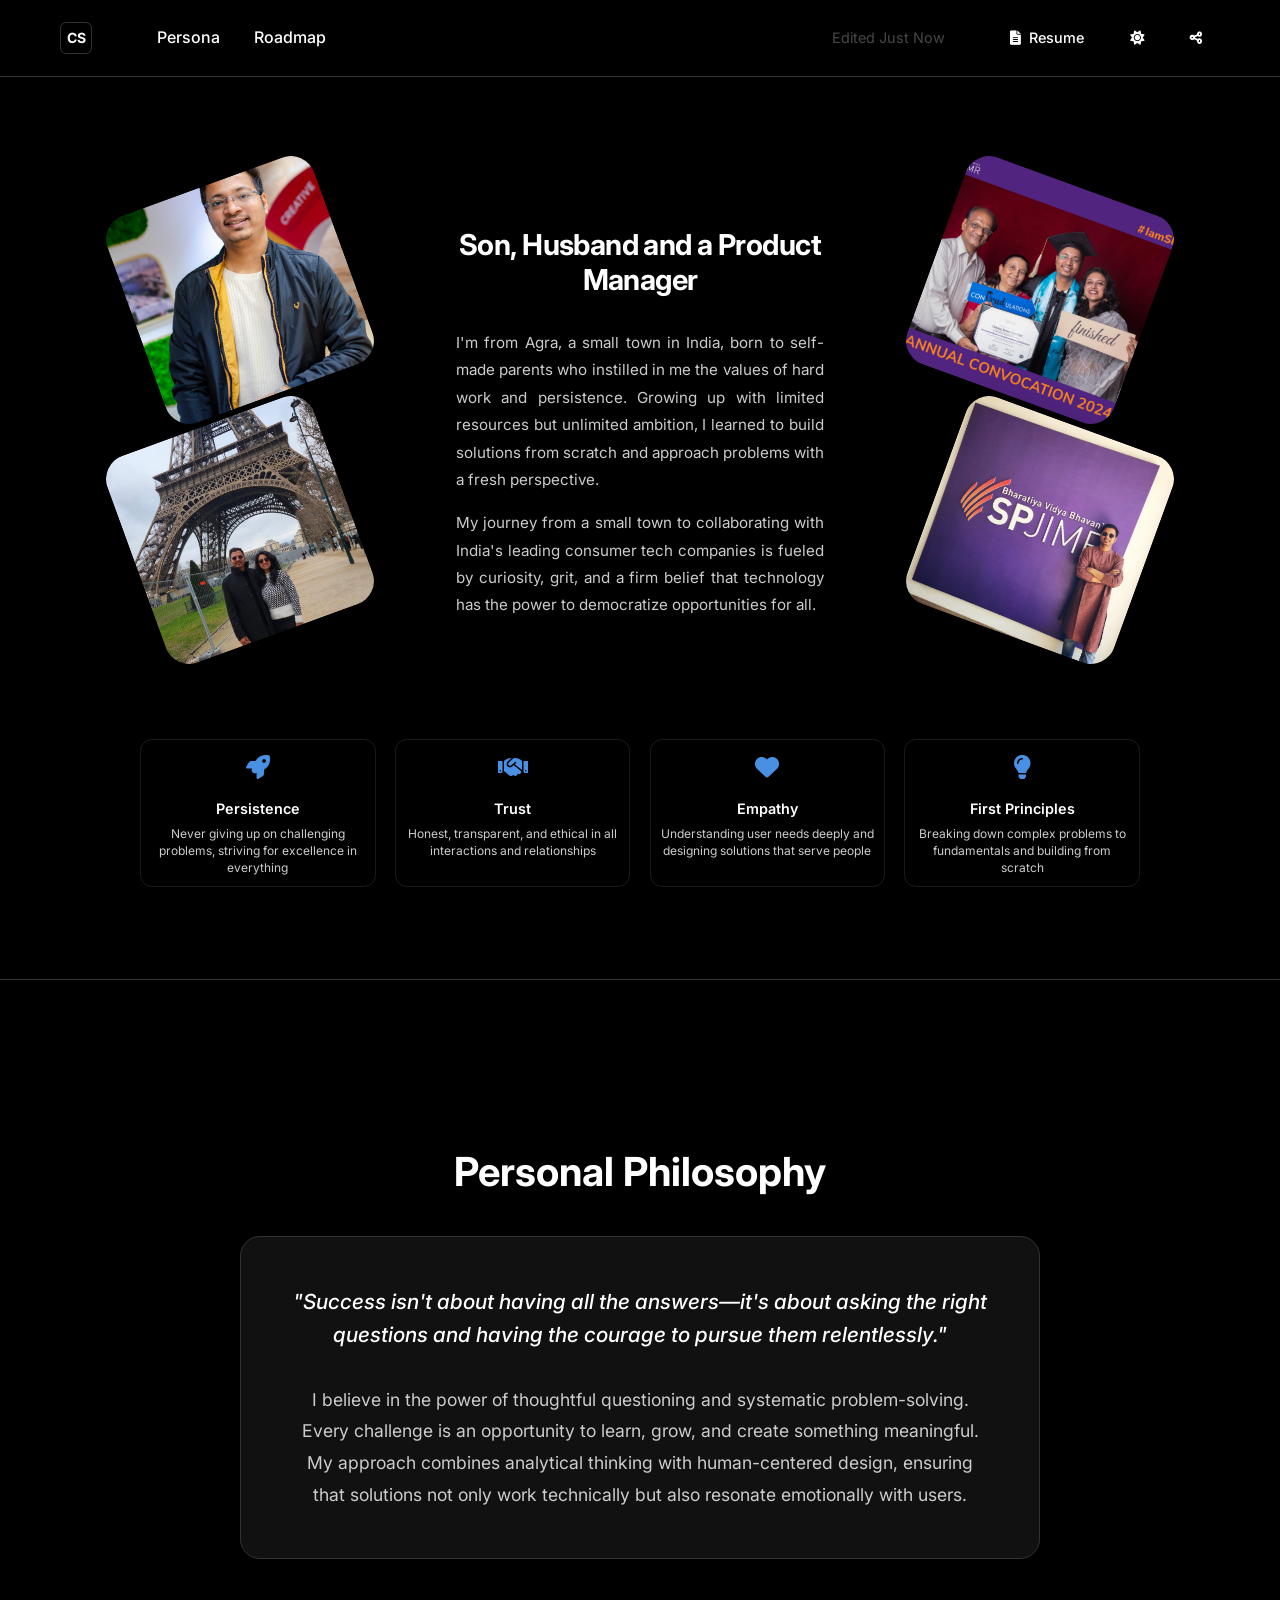
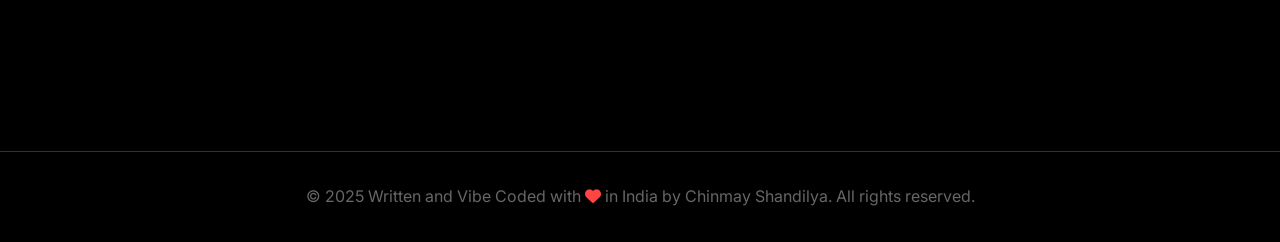
==== commit ea87c6ff: "Sync with live site Pull the deployed index, persona, road-map pages and styles.css from pschinmaysh" ====
--- a/persona.html
+++ b/persona.html
@@ -27,7 +27,7 @@
             </div>
             <div class="nav-right">
                 <span class="edited-time">Edited Just Now</span>
-                <a href="chinmay_resume_2025.pdf" class="nav-link resume-link" download>
+                <a href="without career summary.pdf" class="nav-link resume-link" download>
                     <i class="fas fa-file-alt"></i>
                     Resume
                 </a>
@@ -68,6 +68,7 @@
     <!-- Persona Hero Section -->
     <section class="hero persona-hero">
         <div class="hero-container">
+            <div class="persona-hero-main">
             <!-- Left Side Images -->
             <div class="hero-images-left">
                 <div class="hero-image">
@@ -80,7 +81,7 @@
             
             <!-- Center Content -->
             <div class="hero-content">
-                <h2 class="hero-title">Son, Husband and a CX Strategist</h2>
+                <h2 class="hero-title">Son, Husband and a Product Manager</h2>
                 
                 <!-- Background and Origins moved to landing page -->
                 <div class="hero-background">
@@ -92,40 +93,8 @@
                     </p>
                 </div>
 
-                <!-- Core Values at bottom of landing page -->
-                <div class="hero-values">
-                    <div class="values-grid">
-                        <div class="value-item">
-                            <div class="value-icon">
-                                <i class="fas fa-rocket"></i>
-                            </div>
-                            <h4>Persistence</h4>
-                            <p>Never giving up on challenging problems, striving for excellence in everything</p>
-                        </div>
-                        <div class="value-item">
-                            <div class="value-icon">
-                                <i class="fas fa-handshake"></i>
-                            </div>
-                            <h4>Trust</h4>
-                            <p>Honest, transparent, and ethical in all interactions and relationships</p>
-                        </div>
-                        <div class="value-item">
-                            <div class="value-icon">
-                                <i class="fas fa-heart"></i>
-                            </div>
-                            <h4>Empathy</h4>
-                            <p>Understanding user needs deeply and designing solutions that serve people</p>
-                        </div>
-                        <div class="value-item">
-                            <div class="value-icon">
-                                <i class="fas fa-lightbulb"></i>
-                            </div>
-                            <h4>First Principles</h4>
-                            <p>Breaking down complex problems to fundamentals and building from scratch</p>
-                        </div>
-                    </div>
-                </div>
             </div>
+            
             
             <!-- Right Side Images -->
             <div class="hero-images-right">
@@ -136,6 +105,42 @@
                     <img src="Picsart_23-03-23_20-23-02-556.jpg" alt="Chinmay Shandilya - Creative Process" class="hero-img">
                 </div>
             </div>
+            </div>
+
+            <!-- Core Values below images -->
+            <div class="hero-values">
+                <div class="values-grid">
+                    <div class="value-item">
+                        <div class="value-icon">
+                            <i class="fas fa-rocket"></i>
+                        </div>
+                        <h4>Persistence</h4>
+                        <p>Never giving up on challenging problems, striving for excellence in everything</p>
+                    </div>
+                    <div class="value-item">
+                        <div class="value-icon">
+                            <i class="fas fa-handshake"></i>
+                        </div>
+                        <h4>Trust</h4>
+                        <p>Honest, transparent, and ethical in all interactions and relationships</p>
+                    </div>
+                    <div class="value-item">
+                        <div class="value-icon">
+                            <i class="fas fa-heart"></i>
+                        </div>
+                        <h4>Empathy</h4>
+                        <p>Understanding user needs deeply and designing solutions that serve people</p>
+                    </div>
+                    <div class="value-item">
+                        <div class="value-icon">
+                            <i class="fas fa-lightbulb"></i>
+                        </div>
+                        <h4>First Principles</h4>
+                        <p>Breaking down complex problems to fundamentals and building from scratch</p>
+                    </div>
+                </div>
+            </div>
+
         </div>
     </section>
 
--- a/styles.css
+++ b/styles.css
@@ -325,8 +325,8 @@
     font-size: 1.1rem;
     margin-bottom: 2rem;
     color: #999999;
-    line-height: 1.7;
-    max-width: 600px;
+    line-height: 1.2;
+    max-width: 800px;
     margin-left: auto;
     margin-right: auto;
 }
@@ -392,13 +392,21 @@
 
 .persona-hero .hero-container {
     display: flex;
+    flex-direction: column;
+    align-items: center;
+    width: 100%;
+    max-width: 1100px;
+    margin: 0 auto;
+    padding: 0 20px;
+    gap: 0;
+}
+
+.persona-hero-main {
+    display: flex;
     flex-direction: row;
     justify-content: space-between;
     align-items: flex-start;
     width: 100%;
-    max-width: 900px;
-    margin: 0 auto;
-    padding: 0 20px;
     gap: 20px;
 }
 
@@ -485,7 +493,7 @@
     display: flex;
     flex-direction: column;
     justify-content: flex-start;
-    min-height: 100vh;
+    min-height: auto;
     position: relative;
     flex: 1;
     max-width: 400px;
@@ -557,15 +565,16 @@
 
 /* Hero Values Section */
 .hero-values {
-    margin-top: 0.5rem;
+    margin-top: 2.5rem;
     text-align: center;
-    padding-top: 0;
+    padding-top: 0.5rem;
     position: relative;
     z-index: 10;
     width: 100%;
-    max-width: 1000px;
+    max-width: 100%;
     margin-left: auto;
     margin-right: auto;
+    flex-shrink: 0;
 }
 
 .values-heading {
@@ -596,8 +605,8 @@
     position: relative;
     overflow: hidden;
     flex: 1;
-    min-width: 220px;
-    max-width: 280px;
+    min-width: 0;
+    max-width: none;
     text-align: center;
 }
 
@@ -654,8 +663,8 @@
     }
     
     .hero-values .value-item {
-        min-width: 180px;
-        max-width: 220px;
+        min-width: 0;
+        max-width: none;
     }
     
     .hero-values .values-grid {
@@ -685,12 +694,12 @@
     }
     
     .hero-values {
-        margin-top: 5rem;
+        margin-top: 2.5rem;
     }
     
     .hero-values .value-item {
-        min-width: 160px;
-        max-width: 200px;
+        min-width: 0;
+        max-width: none;
     }
     
     .hero-values .values-grid {
@@ -700,10 +709,14 @@
 
 @media (max-width: 900px) {
     .persona-hero .hero-container {
-        flex-direction: column;
         gap: 2rem;
         text-align: center;
         max-width: 700px;
+    }
+
+    .persona-hero-main {
+        flex-direction: column;
+        gap: 2rem;
     }
     
     .hero-images-left,
@@ -1966,6 +1979,7 @@
     font-weight: 600;
     color: #ffffff;
     border-right: 1px solid #333;
+    text-align: left;
 }
 
 .toc-description {
@@ -2236,6 +2250,147 @@
     transform: translateY(-5px);
     box-shadow: 0 20px 40px rgba(0, 0, 0, 0.3);
     border-color: rgba(255, 255, 255, 0.2);
+}
+
+/* Featured project card — icon center, link at bottom, full text on hover */
+.project-card-featured {
+    padding: 0;
+    min-height: 380px;
+}
+
+.project-card-featured .project-card-body {
+    position: relative;
+    height: 100%;
+    min-height: 380px;
+}
+
+.project-card-featured .project-card-default,
+.project-card-featured .project-card-hover-content {
+    position: absolute;
+    inset: 0;
+    padding: 1.5rem;
+    padding-top: 2.75rem;
+    transition: opacity 0.3s ease, visibility 0.3s ease;
+}
+
+.project-card-featured .project-card-default {
+    display: flex;
+    flex-direction: column;
+    opacity: 1;
+    visibility: visible;
+    z-index: 1;
+}
+
+.project-card-featured .project-card-hover-content {
+    display: flex;
+    flex-direction: column;
+    gap: 0.75rem;
+    overflow-y: auto;
+    opacity: 0;
+    visibility: hidden;
+    z-index: 2;
+    background: rgba(12, 12, 12, 0.97);
+    border-radius: 12px;
+}
+
+.project-card-featured:hover .project-card-default {
+    opacity: 0;
+    visibility: hidden;
+}
+
+.project-card-featured:hover .project-card-hover-content {
+    opacity: 1;
+    visibility: visible;
+}
+
+.project-card-featured .project-card-icon {
+    flex: 1;
+    display: flex;
+    align-items: center;
+    justify-content: center;
+    min-height: 0;
+}
+
+.project-card-featured .project-card-icon i {
+    font-size: 4.5rem;
+    color: #4a90e2;
+    opacity: 0.9;
+}
+
+.project-card-featured .project-card-bottom {
+    text-align: center;
+    margin-top: auto;
+    padding-bottom: 0.25rem;
+}
+
+.project-card-featured .project-card-bottom h3,
+.project-card-featured .project-card-hover-content h3 {
+    font-size: 1.25rem;
+    font-weight: 600;
+    margin-bottom: 0.5rem;
+    color: #ffffff;
+}
+
+.project-card-featured .project-card-bottom h3 {
+    margin-bottom: 0.35rem;
+}
+
+.project-category {
+    display: block;
+    font-size: 0.68rem;
+    text-transform: uppercase;
+    letter-spacing: 0.08em;
+    color: #888888;
+    margin-bottom: 0.4rem;
+    font-weight: 500;
+}
+
+.project-card-featured .project-card-hover-content .project-category {
+    margin-bottom: 0.25rem;
+}
+
+body.light-theme .project-category {
+    color: #666666;
+}
+
+.project-card-featured .project-card-hover-content p {
+    color: #cccccc;
+    margin-bottom: 0;
+    line-height: 1.6;
+    font-size: 0.95rem;
+}
+
+.project-card-featured .project-card-hover-content .project-tech {
+    margin-bottom: 0.5rem;
+}
+
+.project-site-link {
+    display: inline-flex;
+    align-items: center;
+    gap: 0.35rem;
+    color: #4a90e2;
+    text-decoration: none;
+    font-weight: 600;
+    font-size: 1rem;
+    transition: color 0.2s ease;
+}
+
+.project-site-link:hover {
+    color: #6ba8f0;
+    text-decoration: underline;
+}
+
+.project-site-arrow {
+    font-size: 0.8rem;
+    color: inherit;
+    transform: rotate(45deg) !important;
+    display: inline-block;
+    transition: transform 0.2s ease, color 0.2s ease;
+    line-height: 1;
+}
+
+.project-site-link:hover .project-site-arrow {
+    transform: rotate(45deg) scale(1.1) !important;
 }
 
 .project-image {
@@ -3410,6 +3565,18 @@
 
 body.light-theme .project-card p {
     color: #333333;
+}
+
+body.light-theme .project-card-featured .project-card-hover-content {
+    background: rgba(245, 245, 245, 0.98);
+}
+
+body.light-theme .project-site-link {
+    color: #2563eb;
+}
+
+body.light-theme .project-site-link:hover {
+    color: #1d4ed8;
 }
 
 body.light-theme .project-year {
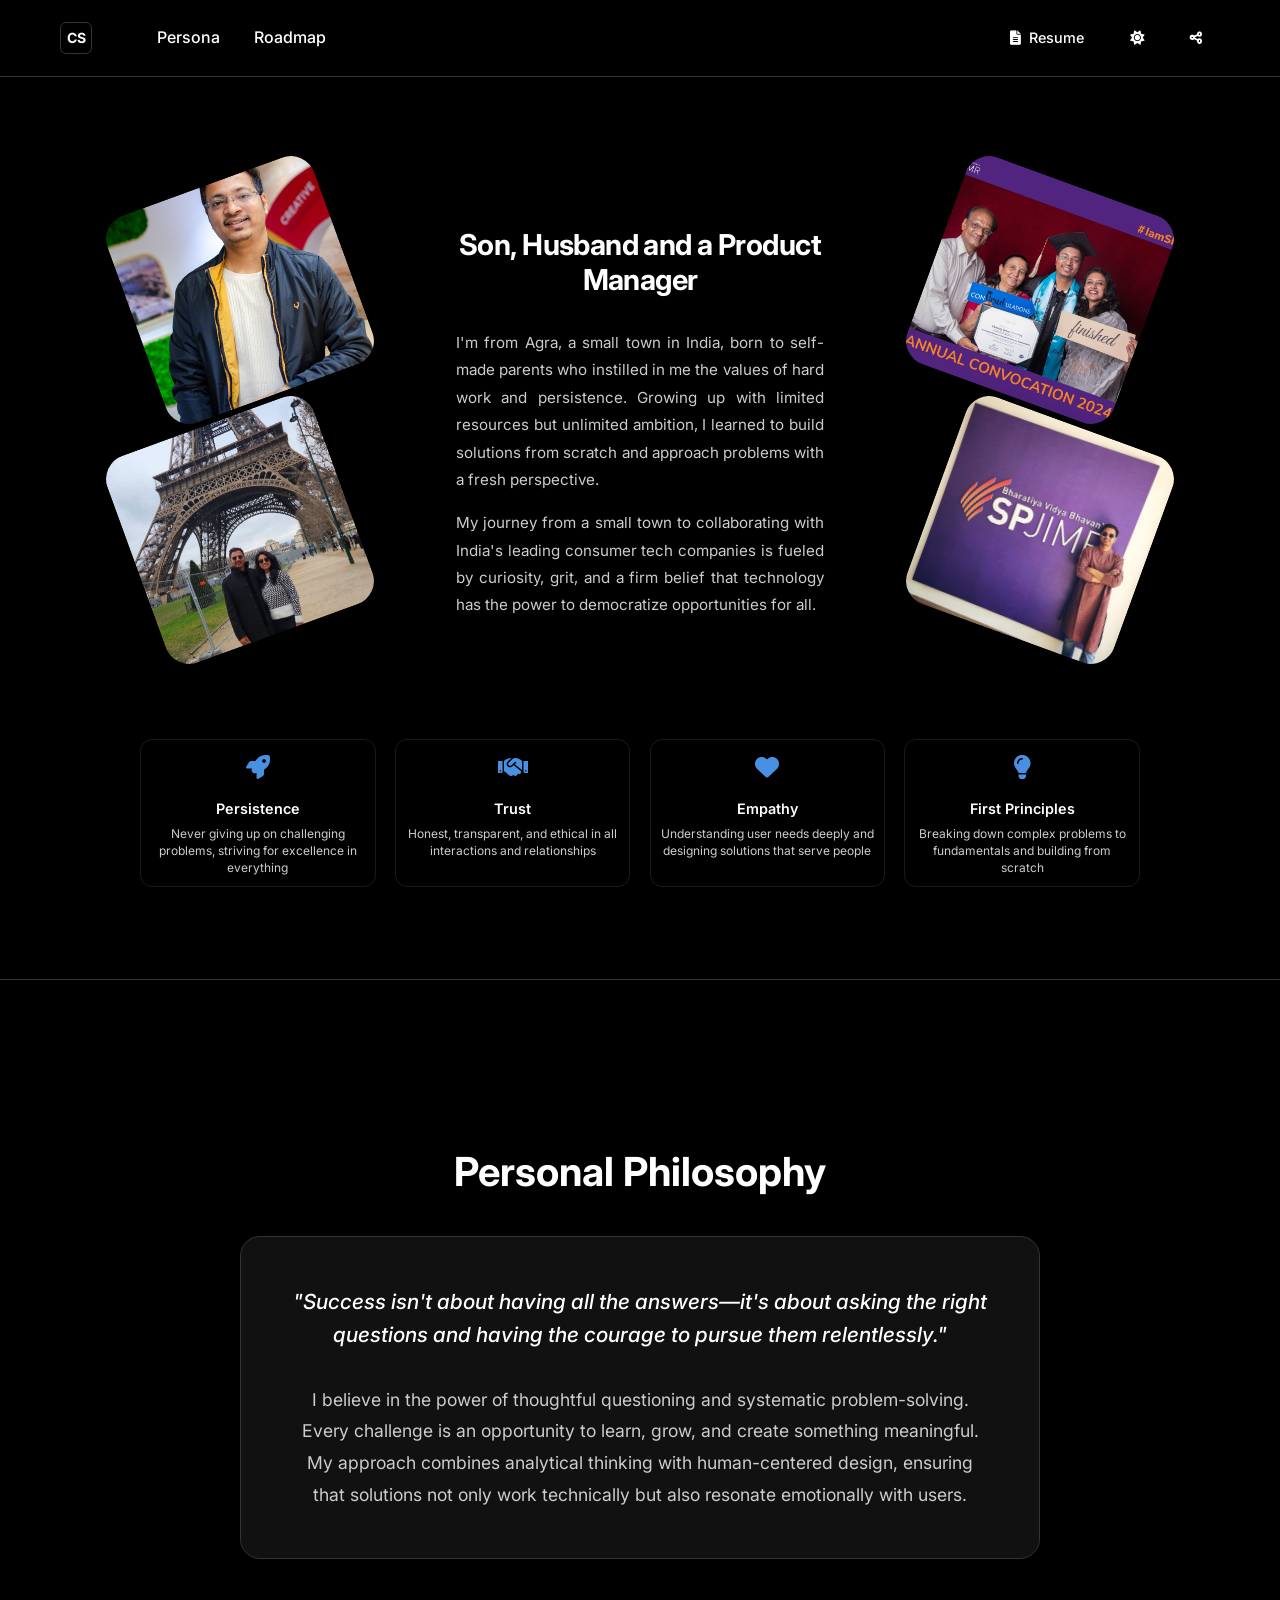
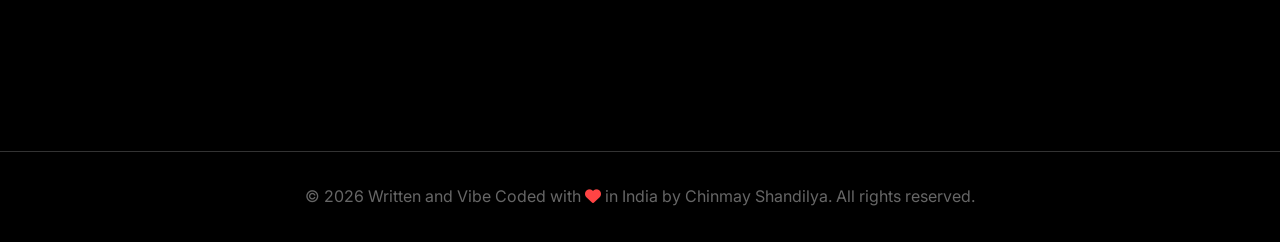
==== commit 18a35922: "Apply step 5 page edits missed from previous commit 5819869 committed only the resume rename; the HT" ====
--- a/persona.html
+++ b/persona.html
@@ -26,8 +26,7 @@
                 </ul>
             </div>
             <div class="nav-right">
-                <span class="edited-time">Edited Just Now</span>
-                <a href="without career summary.pdf" class="nav-link resume-link" download>
+                <a href="Chinmay_Shandilya_Resume.pdf" class="nav-link resume-link" download>
                     <i class="fas fa-file-alt"></i>
                     Resume
                 </a>
@@ -165,7 +164,7 @@
     <!-- Footer -->
     <footer class="footer">
         <div class="container">
-            <p>&copy; 2025 Written and Vibe Coded with <i class="fas fa-heart"></i> in India by Chinmay Shandilya. All rights reserved.</p>
+            <p>&copy; 2026 Written and Vibe Coded with <i class="fas fa-heart"></i> in India by Chinmay Shandilya. All rights reserved.</p>
         </div>
     </footer>
 
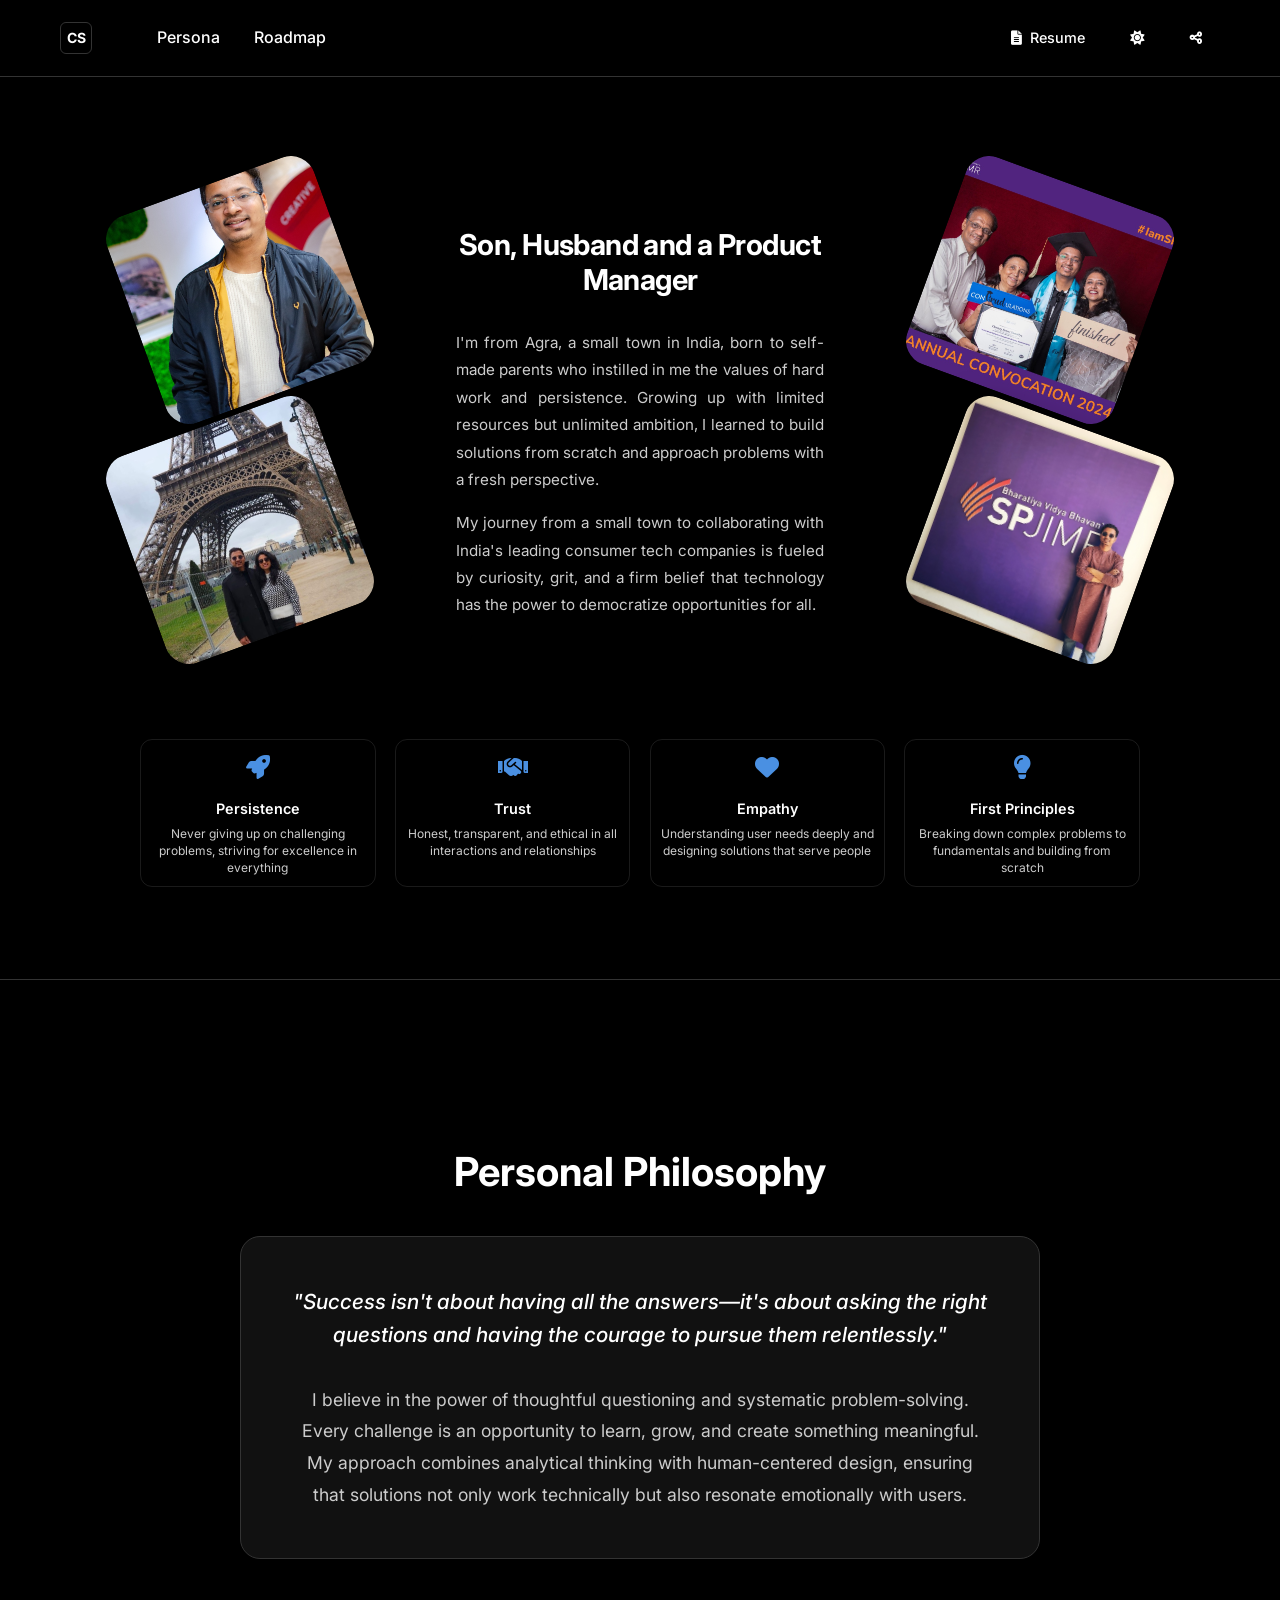
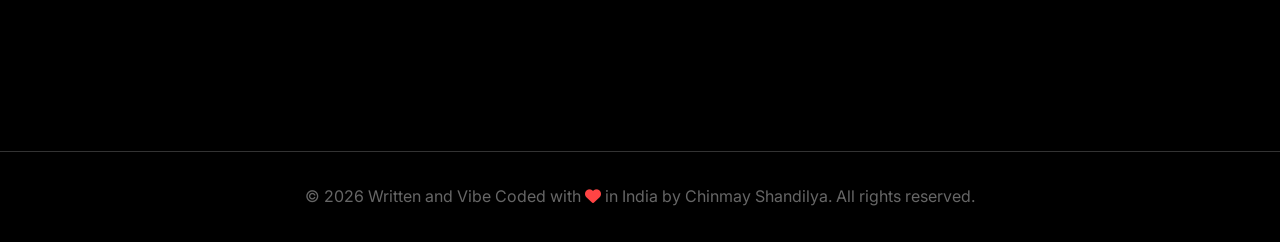
==== commit c29472f5: "Add link previews and drop leftover CX framing - Add meta description, Open Graph and Twitter card t" ====
--- a/persona.html
+++ b/persona.html
@@ -3,6 +3,17 @@
 <head>
     <meta charset="UTF-8">
     <meta name="viewport" content="width=device-width, initial-scale=1.0">
+    <meta name="description" content="From Agra to India's leading consumer tech companies: the background, values and philosophy behind how Chinmay Shandilya builds products.">
+    <meta property="og:type" content="website">
+    <meta property="og:site_name" content="Chinmay Shandilya">
+    <meta property="og:title" content="Persona — Chinmay Shandilya">
+    <meta property="og:description" content="From Agra to India's leading consumer tech companies: the background, values and philosophy behind how Chinmay Shandilya builds products.">
+    <meta property="og:url" content="https://pschinmayshandilya.netlify.app/persona.html">
+    <meta property="og:image" content="https://pschinmayshandilya.netlify.app/og-image.jpg">
+    <meta property="og:image:width" content="1200">
+    <meta property="og:image:height" content="630">
+    <meta property="og:image:alt" content="Chinmay Shandilya, Product Manager at MakeMyTrip">
+    <meta name="twitter:card" content="summary_large_image">
     <title>Persona - Chinmay Shandilya</title>
     <link rel="stylesheet" href="styles.css">
     <link href="https://fonts.googleapis.com/css2?family=Inter:wght@300;400;500;600;700&display=swap" rel="stylesheet">
--- a/styles.css
+++ b/styles.css
@@ -307,11 +307,6 @@
     margin-bottom: 1rem;
     line-height: 1.2;
     color: #ffffff;
-}
-
-.highlight {
-    color: #ffffff;
-    border-bottom: 3px solid #ffffff;
 }
 
 .hero-subtitle {
@@ -577,15 +572,6 @@
     flex-shrink: 0;
 }
 
-.values-heading {
-    font-size: 1.6rem;
-    font-weight: 600;
-    color: #ffffff;
-    margin-bottom: 1rem;
-    font-family: 'Inter', sans-serif;
-    letter-spacing: -0.01em;
-}
-
 .hero-values .values-grid {
     display: flex;
     flex-direction: row;
@@ -640,9 +626,6 @@
 }
 
 /* Remove footer values section */
-.values-footer {
-    display: none;
-}
 
 /* Responsive Design for Persona Hero */
 @media (max-width: 1400px) {
@@ -853,69 +836,6 @@
     border-top: none;
     border-bottom: none;
     margin-bottom: 4rem;
-}
-
-.persona-image-section {
-    margin: 3rem 0;
-    text-align: center;
-}
-
-.persona-image {
-    max-width: 600px;
-    margin: 0 auto;
-    border-radius: 20px;
-    overflow: hidden;
-    box-shadow: 0 20px 40px rgba(0, 0, 0, 0.3);
-    transition: transform 0.3s ease, box-shadow 0.3s ease;
-}
-
-.persona-image:hover {
-    transform: translateY(-10px);
-    box-shadow: 0 30px 60px rgba(0, 0, 0, 0.4);
-}
-
-.persona-img {
-    width: 100%;
-    height: auto;
-    display: block;
-    object-fit: cover;
-}
-
-.persona-intro {
-    margin: 4rem 0;
-    text-align: center;
-    max-width: 800px;
-    margin-left: auto;
-    margin-right: auto;
-}
-
-.persona-intro h2 {
-    font-size: 2.5rem;
-    font-weight: 700;
-    color: #ffffff;
-    margin-bottom: 2rem;
-    font-family: 'Inter', sans-serif;
-}
-
-.persona-intro p {
-    font-size: 1.1rem;
-    color: #cccccc;
-    line-height: 1.8;
-    margin-bottom: 1.5rem;
-    font-family: 'Inter', sans-serif;
-}
-
-.persona-values {
-    margin: 4rem 0;
-    text-align: center;
-}
-
-.persona-values h2 {
-    font-size: 2.5rem;
-    font-weight: 700;
-    color: #ffffff;
-    margin-bottom: 3rem;
-    font-family: 'Inter', sans-serif;
 }
 
 .values-grid {
@@ -973,77 +893,6 @@
 }
 
 .value-item p {
-    color: #cccccc;
-    line-height: 1.6;
-    font-family: 'Inter', sans-serif;
-}
-
-.persona-approach {
-    margin: 4rem 0;
-    text-align: center;
-}
-
-.persona-approach h2 {
-    font-size: 2.5rem;
-    font-weight: 700;
-    color: #ffffff;
-    margin-bottom: 3rem;
-    font-family: 'Inter', sans-serif;
-}
-
-.approach-content {
-    display: grid;
-    grid-template-columns: repeat(auto-fit, minmax(250px, 1fr));
-    gap: 2rem;
-    max-width: 1000px;
-    margin: 0 auto;
-}
-
-.approach-step {
-    background: #111111;
-    border: 1px solid #333;
-    padding: 2rem;
-    border-radius: 15px;
-    transition: all 0.3s ease;
-    position: relative;
-}
-
-.approach-step:hover {
-    transform: translateY(-5px);
-    border-color: #4A90E2;
-    box-shadow: 0 10px 30px rgba(74, 144, 226, 0.2);
-}
-
-.step-number {
-    position: absolute;
-    top: -15px;
-    left: 20px;
-    background: #4A90E2;
-    color: #ffffff;
-    width: 40px;
-    height: 40px;
-    border-radius: 50%;
-    display: flex;
-    align-items: center;
-    justify-content: center;
-    font-weight: 700;
-    font-size: 1.1rem;
-    font-family: 'Inter', sans-serif;
-}
-
-.step-content {
-    margin-top: 1rem;
-}
-
-.step-content h3 {
-    font-size: 1.3rem;
-    font-weight: 600;
-    color: #ffffff;
-    margin-bottom: 1rem;
-    font-family: 'Inter', sans-serif;
-}
-
-.step-content p {
     color: #cccccc;
     line-height: 1.6;
     font-family: 'Inter', sans-serif;
@@ -1119,30 +968,17 @@
         padding: 2rem 0;
     }
     
-    .persona-image-section {
-        margin: 2rem 0;
-    }
-    
-    .persona-image {
-        max-width: 100%;
-        border-radius: 15px;
-    }
-    
-    .persona-intro h2,
-    .persona-values h2,
-    .persona-approach h2,
+    
     .persona-philosophy h2 {
         font-size: 2rem;
     }
     
-    .values-grid,
-    .approach-content {
+    .values-grid {
         grid-template-columns: 1fr;
         gap: 1.5rem;
     }
     
-    .value-item,
-    .approach-step {
+    .value-item {
         padding: 1.5rem;
     }
     
@@ -1156,173 +992,6 @@
 }
 
 /* Solution Space Page Styles */
-.solution-page {
-    background: #111111;
-    padding: 80px 0;
-}
-
-.solution-intro {
-    text-align: center;
-    margin-bottom: 4rem;
-}
-
-.solution-intro h2 {
-    font-size: 2.5rem;
-    font-weight: 700;
-    margin-bottom: 1.5rem;
-    color: #ffffff;
-}
-
-.solution-intro p {
-    font-size: 1.1rem;
-    color: #cccccc;
-    line-height: 1.8;
-    max-width: 800px;
-    margin: 0 auto;
-}
-
-.solution-areas {
-    display: grid;
-    grid-template-columns: repeat(auto-fit, minmax(400px, 1fr));
-    gap: 2rem;
-    margin-bottom: 4rem;
-}
-
-.solution-area {
-    background: #000000;
-    padding: 2rem;
-    border: 1px solid #333;
-    transition: all 0.3s ease;
-}
-
-.solution-area:hover {
-    border-color: #ffffff;
-    transform: translateY(-5px);
-}
-
-.area-header {
-    display: flex;
-    align-items: center;
-    gap: 1rem;
-    margin-bottom: 1.5rem;
-}
-
-.area-icon {
-    font-size: 2rem;
-    color: #ffffff;
-}
-
-.area-header h3 {
-    font-size: 1.25rem;
-    font-weight: 600;
-    color: #ffffff;
-}
-
-.solution-area p {
-    color: #cccccc;
-    margin-bottom: 1.5rem;
-    line-height: 1.6;
-}
-
-.area-services h4 {
-    font-size: 1rem;
-    font-weight: 600;
-    color: #ffffff;
-    margin-bottom: 1rem;
-}
-
-.area-services ul {
-    list-style: none;
-    padding: 0;
-    margin-bottom: 1.5rem;
-}
-
-.area-services li {
-    color: #cccccc;
-    margin-bottom: 0.5rem;
-    padding-left: 1rem;
-    position: relative;
-    line-height: 1.6;
-}
-
-.area-services li::before {
-    content: '•';
-    color: #ffffff;
-    position: absolute;
-    left: 0;
-}
-
-.area-technologies h4 {
-    font-size: 1rem;
-    font-weight: 600;
-    color: #ffffff;
-    margin-bottom: 1rem;
-}
-
-.tech-tags {
-    display: flex;
-    flex-wrap: wrap;
-    gap: 0.5rem;
-}
-
-.tech-tags span {
-    background: #333333;
-    color: #ffffff;
-    padding: 0.25rem 0.75rem;
-    border-radius: 0;
-    font-size: 0.8rem;
-    font-weight: 500;
-    border: 1px solid #555;
-}
-
-.solution-process {
-    margin-bottom: 4rem;
-}
-
-.solution-process h2 {
-    font-size: 2.5rem;
-    font-weight: 700;
-    text-align: center;
-    margin-bottom: 3rem;
-    color: #ffffff;
-}
-
-.process-steps {
-    display: grid;
-    grid-template-columns: repeat(auto-fit, minmax(200px, 1fr));
-    gap: 2rem;
-}
-
-.process-step {
-    background: #000000;
-    padding: 2rem;
-    border: 1px solid #333;
-    text-align: center;
-    transition: all 0.3s ease;
-}
-
-.process-step:hover {
-    border-color: #ffffff;
-    transform: translateY(-5px);
-}
-
-.step-icon {
-    font-size: 2.5rem;
-    color: #ffffff;
-    margin-bottom: 1rem;
-}
-
-.process-step h3 {
-    font-size: 1.25rem;
-    font-weight: 600;
-    margin-bottom: 1rem;
-    color: #ffffff;
-}
-
-.process-step p {
-    color: #cccccc;
-    line-height: 1.6;
-}
 
 /* Road Map Page Styles */
 .roadmap-page {
@@ -1421,31 +1090,6 @@
 .roadmap-section {
     opacity: 1 !important;
     visibility: visible !important;
-}
-
-.roadmap-item {
-    opacity: 1 !important;
-    visibility: visible !important;
-}
-
-.roadmap-intro {
-    text-align: center;
-    margin-bottom: 4rem;
-}
-
-.roadmap-intro h2 {
-    font-size: 2.5rem;
-    font-weight: 700;
-    margin-bottom: 1.5rem;
-    color: #ffffff;
-}
-
-.roadmap-intro p {
-    font-size: 1.1rem;
-    color: #cccccc;
-    line-height: 1.8;
-    max-width: 800px;
-    margin: 0 auto;
 }
 
 /* Roadmap Sections Container */
@@ -1574,328 +1218,7 @@
     100% { transform: rotate(360deg); }
 }
 
-
-
-.roadmap-item {
-    background: #111111;
-    border: 1px solid #333;
-    padding: 2rem;
-    transition: all 0.3s ease;
-    border-radius: 15px;
-    margin-bottom: 1.5rem;
-}
-
-.roadmap-item:hover {
-    transform: translateY(-5px);
-    border-color: #ffffff;
-    box-shadow: 0 10px 30px rgba(255, 255, 255, 0.1);
-}
-
-.roadmap-date {
-    font-size: 1.1rem;
-    font-weight: 600;
-    color: #ffffff;
-    padding: 0.75rem 1rem;
-    background: #333333;
-    text-align: center;
-    border-radius: 10px;
-    margin-bottom: 1.5rem;
-    display: inline-block;
-}
-
-.roadmap-content {
-    color: #cccccc !important;
-    line-height: 1.6;
-    opacity: 1 !important;
-    visibility: visible !important;
-}
-
-.roadmap-content h3 {
-    font-size: 1.5rem;
-    font-weight: 600;
-    color: #ffffff;
-    margin-bottom: 1rem;
-}
-
-.roadmap-description {
-    margin-bottom: 1.5rem;
-    color: #cccccc !important;
-    opacity: 1 !important;
-    visibility: visible !important;
-}
-
-.roadmap-details h4 {
-    font-size: 1.1rem;
-    font-weight: 600;
-    color: #ffffff;
-    margin-bottom: 0.75rem;
-}
-
-.roadmap-details ul {
-    margin-bottom: 1.5rem;
-}
-
-.roadmap-details li {
-    margin-bottom: 0.5rem;
-    color: #cccccc !important;
-    position: relative;
-    padding-left: 1.5rem;
-    opacity: 1 !important;
-    visibility: visible !important;
-}
-
-.roadmap-details li::before {
-    content: "▸";
-    position: absolute;
-    left: 0;
-    color: #ffffff;
-    font-weight: bold;
-}
-
-.roadmap-milestones {
-    margin-bottom: 4rem;
-}
-
-.roadmap-milestones h2 {
-    font-size: 2.5rem;
-    font-weight: 700;
-    text-align: center;
-    margin-bottom: 3rem;
-    color: #ffffff;
-}
-
-.milestones-grid {
-    display: grid;
-    grid-template-columns: repeat(auto-fit, minmax(250px, 1fr));
-    gap: 2rem;
-}
-
-.milestone-card {
-    background: #111111;
-    padding: 2rem;
-    border: 1px solid #333;
-    text-align: center;
-    transition: all 0.3s ease;
-}
-
-.milestone-card:hover {
-    border-color: #ffffff;
-    transform: translateY(-5px);
-}
-
-.milestone-icon {
-    font-size: 2.5rem;
-    color: #ffffff;
-    margin-bottom: 1rem;
-}
-
-.milestone-card h3 {
-    font-size: 1.25rem;
-    font-weight: 600;
-    margin-bottom: 1rem;
-    color: #ffffff;
-}
-
-.milestone-card p {
-    color: #cccccc;
-    line-height: 1.6;
-}
-
-.roadmap-skills {
-    margin-bottom: 4rem;
-}
-
-.roadmap-skills h2 {
-    font-size: 2.5rem;
-    font-weight: 700;
-    text-align: center;
-    margin-bottom: 3rem;
-    color: #ffffff;
-}
-
-.skills-timeline {
-    display: grid;
-    grid-template-columns: repeat(auto-fit, minmax(300px, 1fr));
-    gap: 2rem;
-}
-
-.skill-category {
-    background: #111111;
-    padding: 2rem;
-    border: 1px solid #333;
-    transition: all 0.3s ease;
-}
-
-.skill-category:hover {
-    border-color: #ffffff;
-    transform: translateY(-5px);
-}
-
-.skill-category h3 {
-    font-size: 1.25rem;
-    font-weight: 600;
-    margin-bottom: 1.5rem;
-    color: #ffffff;
-    text-align: center;
-}
-
-.skill-progression {
-    display: flex;
-    flex-direction: column;
-    gap: 1rem;
-}
-
-.skill-level {
-    display: flex;
-    align-items: center;
-    gap: 1rem;
-}
-
-.skill-name {
-    color: #ffffff;
-    font-weight: 500;
-    min-width: 100px;
-}
-
-.skill-bar {
-    flex: 1;
-    height: 8px;
-    background: #333;
-    position: relative;
-}
-
-.skill-fill {
-    height: 100%;
-    background: #ffffff;
-    transition: width 0.3s ease;
-}
-
-.roadmap-goals {
-    margin-bottom: 4rem;
-}
-
-.roadmap-goals h2 {
-    font-size: 2.5rem;
-    font-weight: 700;
-    text-align: center;
-    margin-bottom: 3rem;
-    color: #ffffff;
-}
-
-.goals-grid {
-    display: grid;
-    grid-template-columns: repeat(auto-fit, minmax(300px, 1fr));
-    gap: 2rem;
-}
-
-.goal-card {
-    background: #111111;
-    padding: 2rem;
-    border: 1px solid #333;
-    transition: all 0.3s ease;
-}
-
-.goal-card:hover {
-    border-color: #ffffff;
-    transform: translateY(-5px);
-}
-
-.goal-card h3 {
-    font-size: 1.25rem;
-    font-weight: 600;
-    margin-bottom: 1.5rem;
-    color: #ffffff;
-}
-
-.goal-card ul {
-    list-style: none;
-    padding: 0;
-}
-
-.goal-card li {
-    color: #cccccc;
-    margin-bottom: 0.5rem;
-    padding-left: 1rem;
-    position: relative;
-    line-height: 1.6;
-}
-
-.goal-card li::before {
-    content: '•';
-    color: #ffffff;
-    position: absolute;
-    left: 0;
-}
-
 /* Resume Section */
-.resume {
-    background: #111111;
-}
-
-.resume-content {
-    max-width: 800px;
-    margin: 0 auto;
-    display: grid;
-    grid-template-columns: 1fr 1fr;
-    gap: 3rem;
-    align-items: start;
-}
-
-.resume-download {
-    text-align: center;
-}
-
-.resume-download h3 {
-    font-size: 1.5rem;
-    font-weight: 600;
-    margin-bottom: 1rem;
-    color: #ffffff;
-}
-
-.resume-download p {
-    color: #cccccc;
-    margin-bottom: 2rem;
-    line-height: 1.6;
-}
-
-.resume-preview h3 {
-    font-size: 1.5rem;
-    font-weight: 600;
-    margin-bottom: 1.5rem;
-    color: #ffffff;
-    text-align: center;
-}
-
-.resume-stats {
-    display: flex;
-    flex-direction: column;
-    gap: 1rem;
-}
-
-.resume-stat {
-    background: #000000;
-    padding: 1.5rem;
-    border: 1px solid #333;
-    text-align: center;
-    transition: all 0.3s ease;
-}
-
-.resume-stat:hover {
-    border-color: #ffffff;
-    transform: translateY(-3px);
-}
-
-.resume-stat h4 {
-    font-size: 1.25rem;
-    font-weight: 600;
-    color: #ffffff;
-    margin-bottom: 0.5rem;
-}
-
-.resume-stat p {
-    color: #cccccc;
-    margin: 0;
-}
 
 /* Why Portfolio Section */
 .why-portfolio {
@@ -1915,18 +1238,6 @@
     margin-bottom: 1.5rem;
     color: #cccccc;
     line-height: 1.8;
-}
-
-.why-list {
-    margin: 2rem 0;
-    padding-left: 2rem;
-}
-
-.why-list li {
-    font-size: 1.1rem;
-    margin-bottom: 1rem;
-    color: #cccccc;
-    line-height: 1.6;
 }
 
 /* Table of Contents Section */
@@ -2079,103 +1390,7 @@
     background: #000000;
 }
 
-.about-content {
-    max-width: 800px;
-    margin: 0 auto;
-}
-
-.about-text p {
-    font-size: 1.1rem;
-    margin-bottom: 1.5rem;
-    color: #cccccc;
-    line-height: 1.8;
-}
-
-.about-stats {
-    display: grid;
-    grid-template-columns: repeat(auto-fit, minmax(150px, 1fr));
-    gap: 2rem;
-    margin-top: 3rem;
-}
-
-.stat {
-    text-align: center;
-    padding: 2rem;
-    background: #111111;
-    border: 1px solid #333;
-    transition: transform 0.3s ease;
-}
-
-.stat:hover {
-    transform: translateY(-5px);
-    border-color: #ffffff;
-}
-
-.stat h3 {
-    font-size: 2.5rem;
-    font-weight: 700;
-    color: #ffffff;
-    margin-bottom: 0.5rem;
-}
-
-.stat p {
-    color: #cccccc;
-    font-weight: 500;
-}
-
 /* Skills Section */
-.skills {
-    background: #111111;
-}
-
-.skills-grid {
-    display: grid;
-    grid-template-columns: repeat(auto-fit, minmax(300px, 1fr));
-    gap: 2rem;
-}
-
-.skill-category {
-    background: #000000;
-    padding: 2rem;
-    border: 1px solid #333;
-    transition: transform 0.3s ease;
-}
-
-.skill-category:hover {
-    transform: translateY(-5px);
-    border-color: #ffffff;
-}
-
-.skill-category h3 {
-    font-size: 1.5rem;
-    font-weight: 600;
-    margin-bottom: 1.5rem;
-    color: #ffffff;
-    text-align: center;
-}
-
-.skill-items {
-    display: flex;
-    flex-wrap: wrap;
-    gap: 0.75rem;
-}
-
-.skill-item {
-    background: #333333;
-    color: #ffffff;
-    padding: 0.5rem 1rem;
-    border-radius: 0;
-    font-size: 0.9rem;
-    font-weight: 500;
-    transition: all 0.3s ease;
-    border: 1px solid #555;
-}
-
-.skill-item:hover {
-    background: #ffffff;
-    color: #000000;
-    transform: scale(1.05);
-}
 
 /* Projects Section */
 .projects {
@@ -2391,23 +1606,6 @@
 
 .project-site-link:hover .project-site-arrow {
     transform: rotate(45deg) scale(1.1) !important;
-}
-
-.project-image {
-    position: relative;
-    margin-bottom: 1.5rem;
-}
-
-.project-placeholder {
-    width: 100%;
-    height: 200px;
-    background: linear-gradient(135deg, #667eea 0%, #764ba2 100%);
-    border-radius: 8px;
-    display: flex;
-    align-items: center;
-    justify-content: center;
-    font-size: 3rem;
-    color: white;
 }
 
 .project-year {
@@ -2426,23 +1624,6 @@
     z-index: 10;
 }
 
-.project-content {
-    padding: 1.5rem;
-}
-
-.project-content h3 {
-    font-size: 1.25rem;
-    font-weight: 600;
-    margin-bottom: 1rem;
-    color: #ffffff;
-}
-
-.project-content p {
-    color: #cccccc;
-    margin-bottom: 1.5rem;
-    line-height: 1.6;
-}
-
 .project-tech {
     display: flex;
     flex-wrap: wrap;
@@ -2460,87 +1641,9 @@
     border: 1px solid #555;
 }
 
-.project-links {
-    display: flex;
-    gap: 1rem;
-}
-
-.project-link {
-    color: #ffffff;
-    text-decoration: none;
-    font-weight: 500;
-    font-size: 0.9rem;
-    transition: color 0.3s ease;
-}
-
-.project-link:hover {
-    color: #cccccc;
-}
-
 /* Experience Section */
 .experience {
     background: #111111;
-}
-
-.timeline {
-    max-width: 800px;
-    margin: 0 auto;
-    position: relative;
-}
-
-.timeline::before {
-    content: '';
-    position: absolute;
-    left: 50%;
-    top: 0;
-    bottom: 0;
-    width: 2px;
-    background: #333;
-    transform: translateX(-50%);
-}
-
-.timeline-item {
-    position: relative;
-    margin-bottom: 3rem;
-    display: flex;
-    align-items: center;
-}
-
-.timeline-item:nth-child(odd) {
-    flex-direction: row;
-}
-
-.timeline-item:nth-child(even) {
-    flex-direction: row-reverse;
-}
-
-.timeline-date {
-    background: #000000;
-    color: #ffffff;
-    padding: 0.5rem 1rem;
-    border: 1px solid #333;
-    font-weight: 600;
-    min-width: 120px;
-    text-align: center;
-}
-
-.timeline-content {
-    background: #000000;
-    padding: 1.5rem;
-    border: 1px solid #333;
-    margin: 0 2rem;
-    flex: 1;
-}
-
-.timeline-content h3 {
-    color: #ffffff;
-    margin-bottom: 0.5rem;
-    font-size: 1.1rem;
-}
-
-.timeline-content p {
-    color: #cccccc;
-    line-height: 1.6;
 }
 
 /* Contact Section */
@@ -2654,32 +1757,6 @@
 .contact-row:hover .clickable-arrow {
     color: #0066cc;
     transform: rotate(30deg) scale(1.1) !important;
-}
-
-.social-links {
-    display: flex;
-    justify-content: center;
-    gap: 2rem;
-}
-
-.social-link {
-    display: flex;
-    align-items: center;
-    justify-content: center;
-    width: 60px;
-    height: 60px;
-    background: transparent;
-    color: #ffffff;
-    border: 2px solid #ffffff;
-    text-decoration: none;
-    font-size: 1.5rem;
-    transition: all 0.3s ease;
-}
-
-.social-link:hover {
-    background: #ffffff;
-    color: #000000;
-    transform: translateY(-5px);
 }
 
 /* Footer */
@@ -2738,14 +1815,6 @@
         font-size: 2rem;
     }
 
-    .persona-traits {
-        grid-template-columns: 1fr;
-    }
-
-    .solution-areas {
-        grid-template-columns: 1fr;
-    }
-
     .roadmap-sections-container {
         grid-template-columns: 1fr;
         gap: 2rem;
@@ -2829,23 +1898,6 @@
         font-size: 0.85rem;
     }
 
-    .roadmap-item {
-        padding: 1.5rem;
-        border-radius: 12px;
-    }
-
-    .milestones-grid {
-        grid-template-columns: 1fr;
-    }
-
-    .skills-timeline {
-        grid-template-columns: 1fr;
-    }
-
-    .goals-grid {
-        grid-template-columns: 1fr;
-    }
-
     .toc-table {
         overflow-x: auto;
     }
@@ -2869,30 +1921,6 @@
         align-items: center;
     }
 
-    .contact-item {
-        flex-direction: column;
-        text-align: center;
-    }
-
-    .timeline::before {
-        left: 20px;
-    }
-
-    .timeline-item {
-        flex-direction: column !important;
-        align-items: flex-start;
-        padding-left: 50px;
-    }
-
-    .timeline-date {
-        margin-bottom: 1rem;
-    }
-
-    .timeline-content {
-        margin: 0;
-        width: 100%;
-    }
-
     .why-build-content {
         grid-template-columns: 1fr;
         gap: 2rem;
@@ -2920,10 +1948,6 @@
     .btn {
         padding: 10px 20px;
         font-size: 0.9rem;
-    }
-
-    .skill-category {
-        padding: 1.5rem;
     }
 
     .project-card {
@@ -3007,22 +2031,6 @@
     font-size: 0.9rem;
     line-height: 1.5;
     margin-bottom: 1rem;
-    font-family: 'Inter', sans-serif;
-}
-
-.card-tags {
-    display: flex;
-    flex-wrap: wrap;
-    gap: 0.5rem;
-}
-
-.card-tags span {
-    background: #333333;
-    color: #ffffff;
-    padding: 0.25rem 0.75rem;
-    border-radius: 20px;
-    font-size: 0.8rem;
-    font-weight: 500;
     font-family: 'Inter', sans-serif;
 } 
 
@@ -3316,15 +2324,6 @@
 } 
 
 /* Edited Time Text */
-.edited-time {
-    color: #666666;
-    font-size: 0.8rem;
-    font-family: 'Inter', sans-serif;
-    font-weight: 400;
-    opacity: 0.7;
-    margin-right: 1rem;
-    white-space: nowrap;
-}
 
 /* Theme Toggle Button */
 .theme-toggle {
@@ -3431,14 +2430,6 @@
     color: #4A90E2;
 }
 
-body.light-theme .edited-time {
-    color: #666666;
-}
-
-body.light-theme .edited-time:hover {
-    background: rgba(0, 0, 0, 0.1);
-}
-
 body.light-theme .nav-logo a {
     background: #000000;
     color: #ffffff;
@@ -3504,10 +2495,6 @@
     color: #666666;
 }
 
-body.light-theme .values-heading {
-    color: #000000;
-}
-
 body.light-theme .hero-values .value-item h4 {
     color: #000000;
 }
@@ -3589,14 +2576,6 @@
     background: #e0e0e0;
     color: #000000;
     border-color: #cccccc;
-}
-
-body.light-theme .coming-soon {
-    color: #666666;
-}
-
-body.light-theme .coming-soon:hover {
-    color: #4A90E2;
 }
 
 body.light-theme .scroll-arrow {
@@ -3664,34 +2643,6 @@
     color: #4A90E2;
 }
 
-body.light-theme .project-link {
-    color: #4A90E2;
-}
-
-.coming-soon {
-    display: flex;
-    align-items: center;
-    gap: 0.5rem;
-    color: #cccccc;
-    font-weight: 500;
-    cursor: pointer;
-    transition: color 0.2s ease;
-}
-
-.coming-soon:hover {
-    color: #4A90E2;
-}
-
-.coming-soon-arrow {
-    transform: rotate(30deg) !important;
-    transition: transform 0.2s ease;
-    display: inline-block;
-}
-
-.coming-soon:hover .coming-soon-arrow {
-    transform: rotate(30deg) scale(1.1) !important;
-}
-
 body.light-theme .contact {
     background: #ffffff;
     border-color: #e0e0e0;
@@ -3724,10 +2675,6 @@
 @media (max-width: 768px) {
     .nav-right {
         gap: 0.5rem;
-    }
-    
-    .edited-time {
-        display: none; /* Hide on mobile to save space */
     }
     
     .theme-toggle {
@@ -3764,23 +2711,6 @@
     display: flex;
     align-items: center;
     gap: 1rem;
-}
-
-.edited-time {
-    color: #666666;
-    font-size: 0.9rem;
-    font-family: 'Inter', sans-serif;
-    font-weight: 400;
-    opacity: 0.7;
-    white-space: nowrap;
-    padding: 0.5rem 1rem;
-    border-radius: 6px;
-    transition: all 0.2s ease;
-}
-
-.edited-time:hover {
-    opacity: 1;
-    background: rgba(255, 255, 255, 0.1);
 }
 
 /* Resume Link - Same styling as nav links */
@@ -3947,16 +2877,14 @@
 .nav-link,
 .resume-link,
 .theme-btn,
-.share-btn,
-.edited-time {
+.share-btn {
     transition: all 0.2s ease !important;
 }
 
 .nav-link:hover,
 .resume-link:hover,
 .theme-btn:hover,
-.share-btn:hover,
-.edited-time:hover {
+.share-btn:hover {
     text-decoration: none !important;
     opacity: 1 !important;
     visibility: visible !important;
@@ -4052,18 +2980,6 @@
     color: #4A90E2 !important;
     background: rgba(0, 0, 0, 0.1) !important;
     border-color: #4A90E2 !important;
-    opacity: 1 !important;
-    visibility: visible !important;
-}
-
-body.light-theme .edited-time {
-    color: #666666 !important;
-    background: transparent !important;
-}
-
-body.light-theme .edited-time:hover {
-    color: #666666 !important;
-    background: rgba(0, 0, 0, 0.1) !important;
     opacity: 1 !important;
     visibility: visible !important;
 } 
@@ -4342,8 +3258,7 @@
 /* Ensure header stays white in light theme - override any other effects */
 body.light-theme .navbar,
 body.light-theme .navbar.scrolled,
-body.light-theme .navbar.fixed,
-body.light-theme .navbar.sticky {
+body.light-theme .navbar.fixed {
     background: #ffffff !important;
     border-bottom: 1px solid #e0e0e0 !important;
     backdrop-filter: none !important;
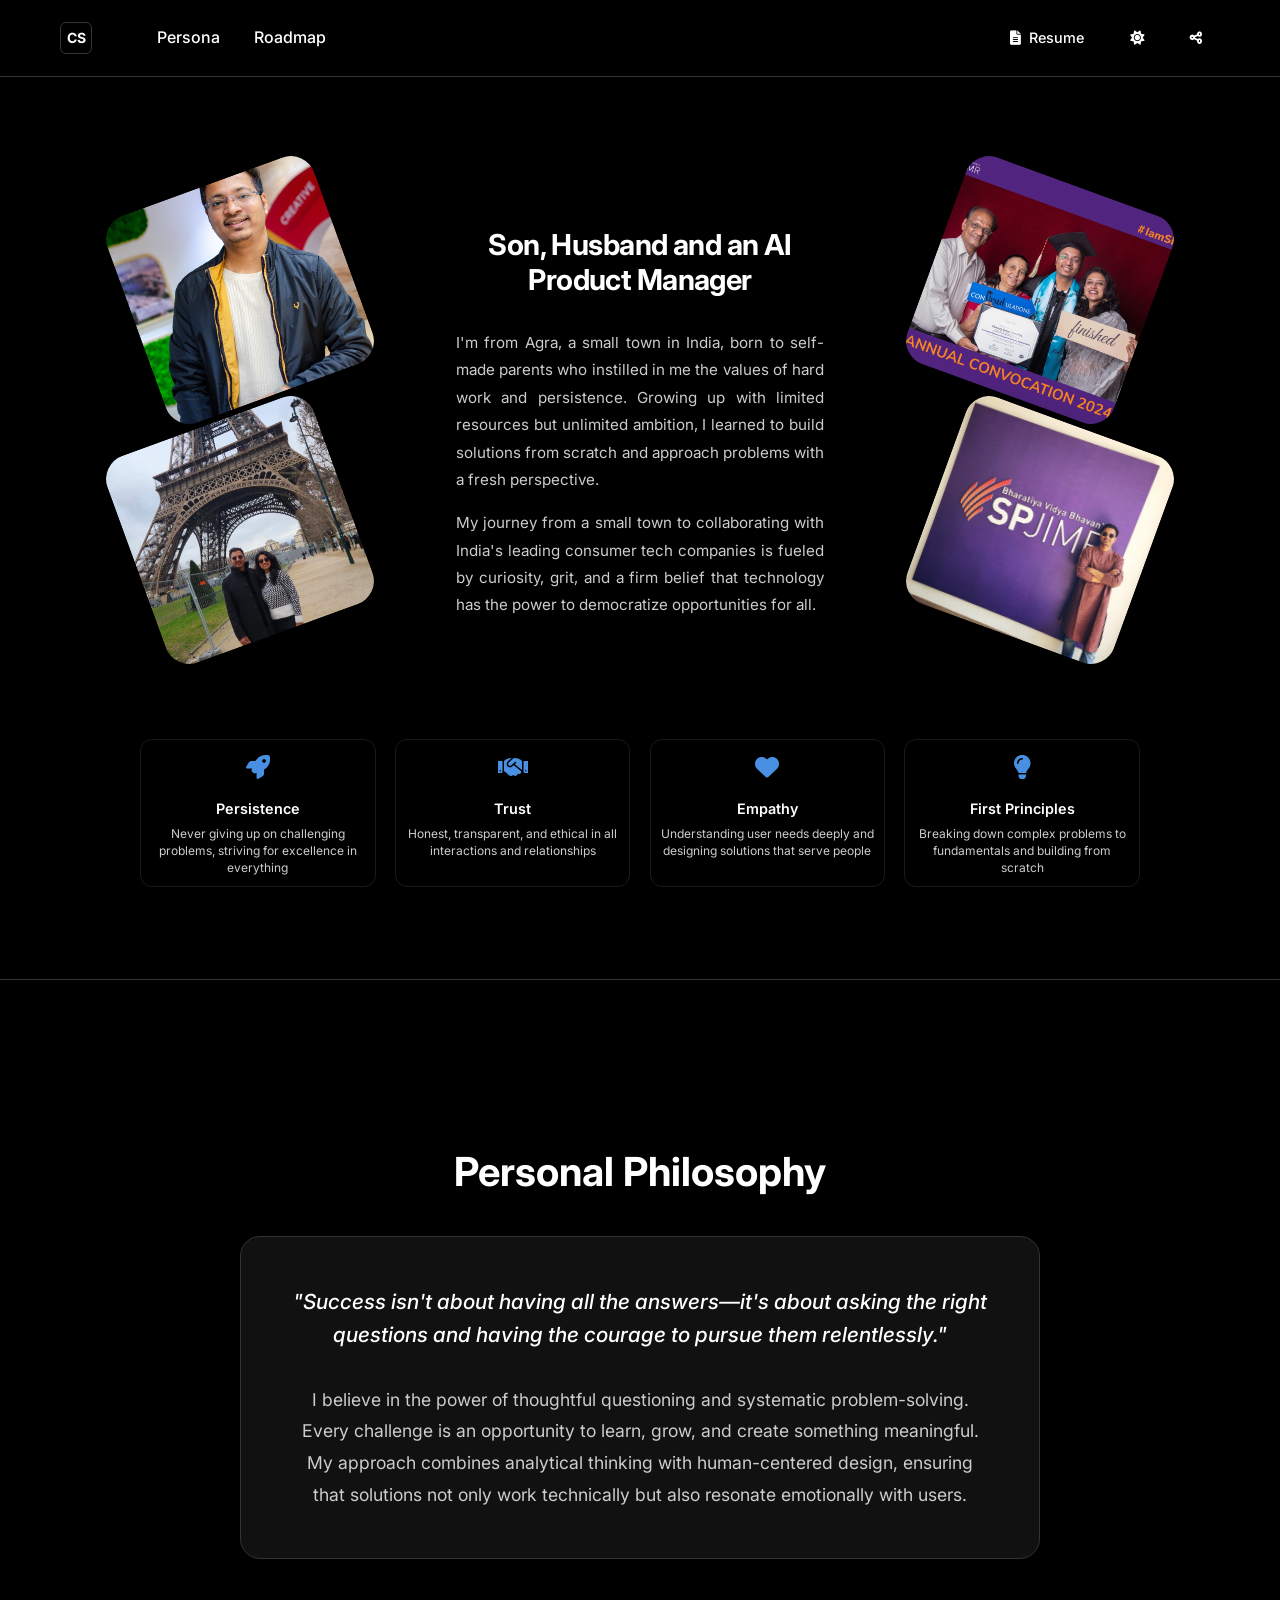
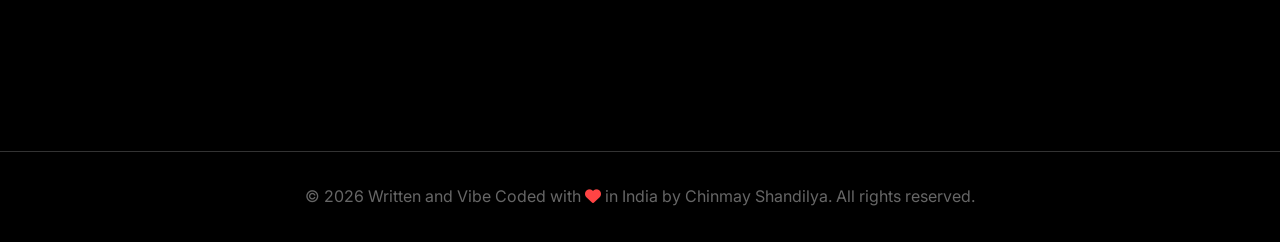
==== commit a2d2e6a8: "Reposition as AI Product Manager; new resume, impact section and work list - Copy: hero, why-portfol" ====
--- a/persona.html
+++ b/persona.html
@@ -12,7 +12,7 @@
     <meta property="og:image" content="https://pschinmayshandilya.netlify.app/og-image.jpg">
     <meta property="og:image:width" content="1200">
     <meta property="og:image:height" content="630">
-    <meta property="og:image:alt" content="Chinmay Shandilya, Product Manager at MakeMyTrip">
+    <meta property="og:image:alt" content="Chinmay Shandilya, AI Product Manager at MakeMyTrip">
     <meta name="twitter:card" content="summary_large_image">
     <title>Persona - Chinmay Shandilya</title>
     <link rel="stylesheet" href="styles.css">
@@ -91,7 +91,7 @@
             
             <!-- Center Content -->
             <div class="hero-content">
-                <h2 class="hero-title">Son, Husband and a Product Manager</h2>
+                <h2 class="hero-title">Son, Husband and an AI Product Manager</h2>
                 
                 <!-- Background and Origins moved to landing page -->
                 <div class="hero-background">
--- a/styles.css
+++ b/styles.css
@@ -2203,6 +2203,11 @@
     box-shadow: 0 1px 2px rgba(0, 0, 0, 0.3);
 }
 
+.submit-btn:disabled {
+    opacity: 0.6;
+    cursor: wait;
+}
+
 .comments-list {
     display: flex;
     flex-direction: column;
@@ -3401,3 +3406,120 @@
         opacity: 0;
     }
 }
+
+/* Mobile fixes */
+@media (max-width: 900px) {
+    /* Straighten persona photos on small screens (the desktop rotation uses !important) */
+    .hero-images-left .hero-image:nth-child(n),
+    .hero-images-right .hero-image:nth-child(n) {
+        transform: none !important;
+    }
+}
+
+@media (max-width: 768px) {
+    /* Icon-only resume link so the hamburger menu fits on screen */
+    .resume-link {
+        font-size: 0 !important;
+        padding: 0.5rem !important;
+        gap: 0 !important;
+    }
+
+    .resume-link i {
+        font-size: 1rem;
+    }
+
+    .share-dropdown {
+        right: 0;
+    }
+
+    .toc-header,
+    .toc-row {
+        min-width: 0;
+    }
+
+    .roadmap-subtitle {
+        white-space: normal;
+        overflow: visible;
+    }
+}
+
+@media (max-width: 600px) {
+    .hero-images-left,
+    .hero-images-right {
+        gap: 1rem;
+    }
+
+    .hero-image {
+        width: 150px;
+        height: 150px;
+    }
+}
+
+/* Impact section: company logos and role lines */
+.impact-company {
+    display: flex;
+    align-items: center;
+    gap: 0.9rem;
+    margin-bottom: 0.9rem;
+}
+
+.impact-company-next {
+    margin-top: 2rem;
+}
+
+.impact-company b {
+    display: block;
+    font-size: 1.1rem;
+    color: #ffffff;
+}
+
+body.light-theme .impact-company b {
+    color: #111111;
+}
+
+.impact-logo {
+    width: 36px;
+    height: 36px;
+    border-radius: 8px;
+    flex-shrink: 0;
+    object-fit: cover;
+}
+
+.impact-role {
+    display: block;
+    font-size: 0.85rem;
+    opacity: 0.7;
+    margin-top: 0.15rem;
+}
+
+.impact-subrole {
+    margin: 1.25rem 0 0.6rem;
+    font-size: 0.85rem;
+    font-weight: 600;
+    opacity: 0.7;
+    text-transform: uppercase;
+    letter-spacing: 0.04em;
+}
+
+.impact-list {
+    list-style: none;
+    margin: 0;
+    padding: 0;
+}
+
+.impact-list li {
+    position: relative;
+    padding-left: 1.1rem;
+    margin-bottom: 0.55rem;
+}
+
+.impact-list li::before {
+    content: "\2022";
+    position: absolute;
+    left: 0;
+}
+
+/* Pale green numbers are unreadable on the light theme's background */
+body.light-theme .toc-description .achievement {
+    color: #1B5E20 !important;
+}
